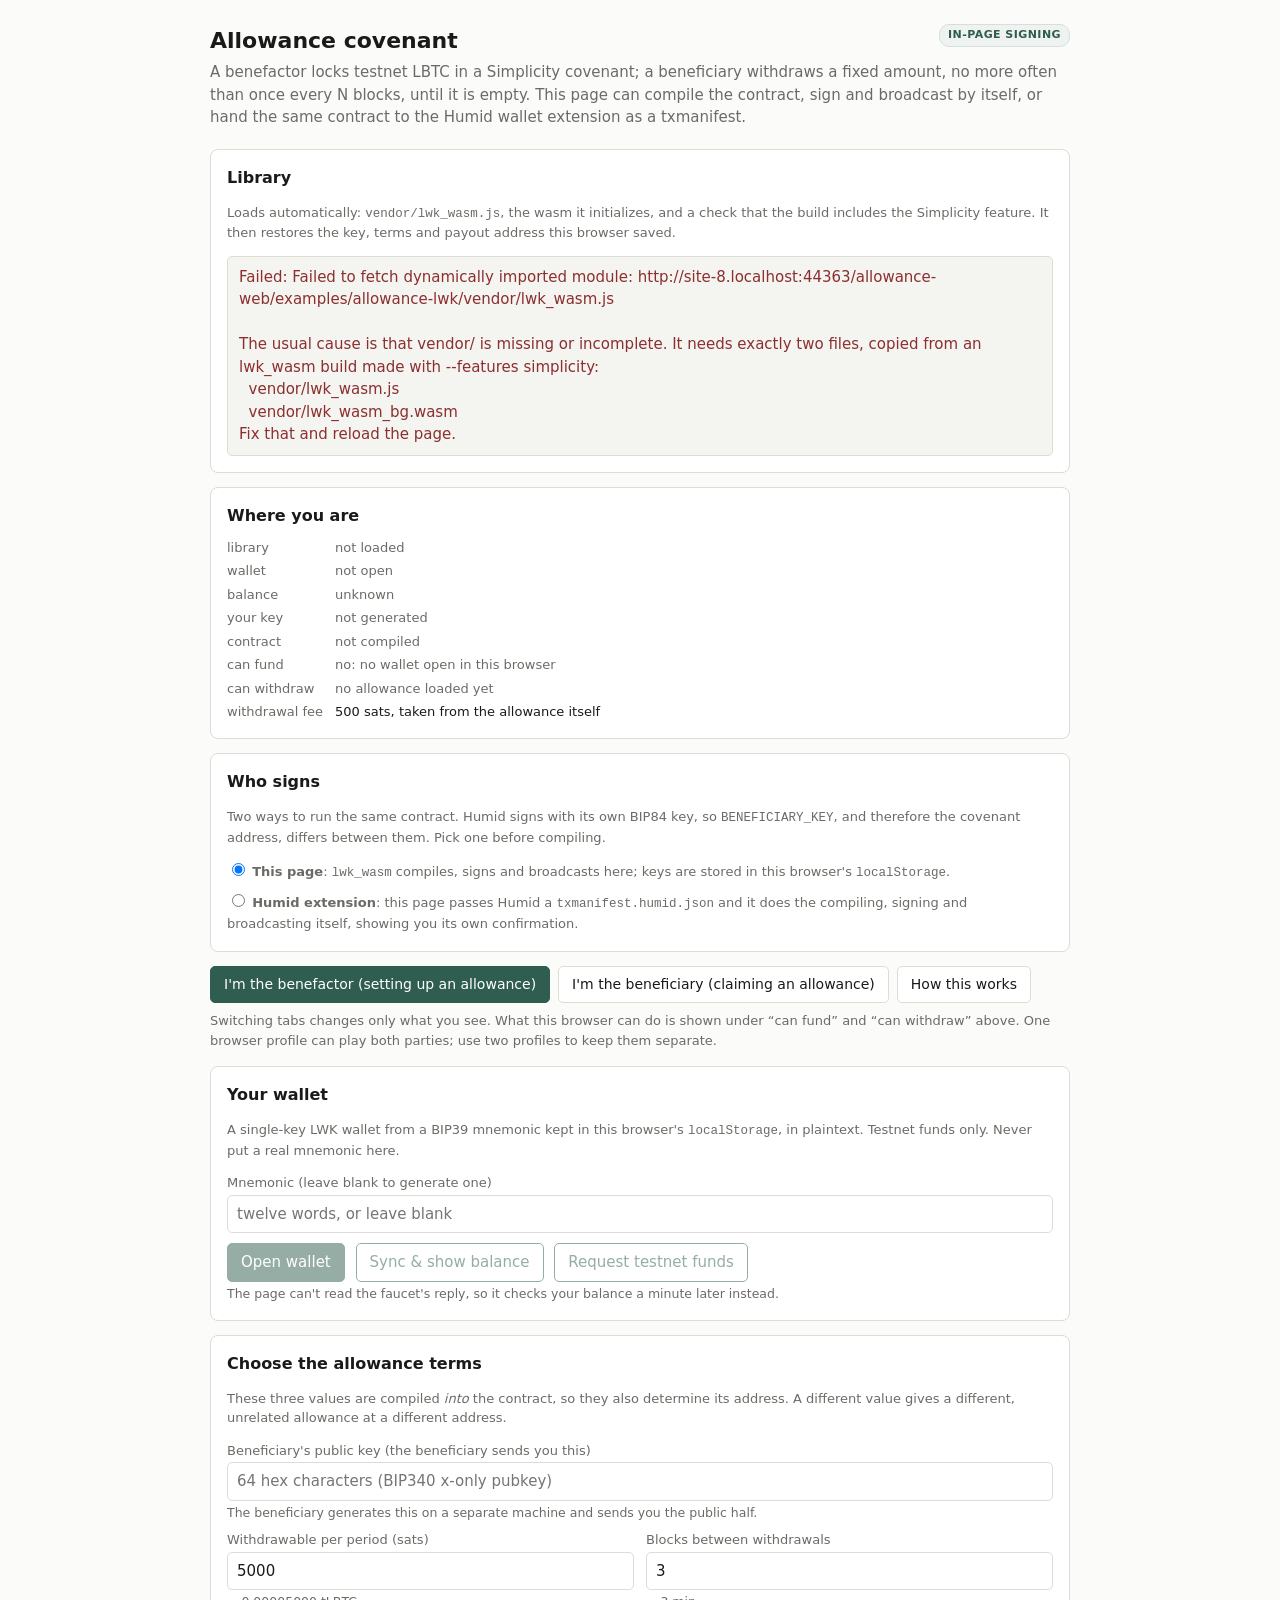
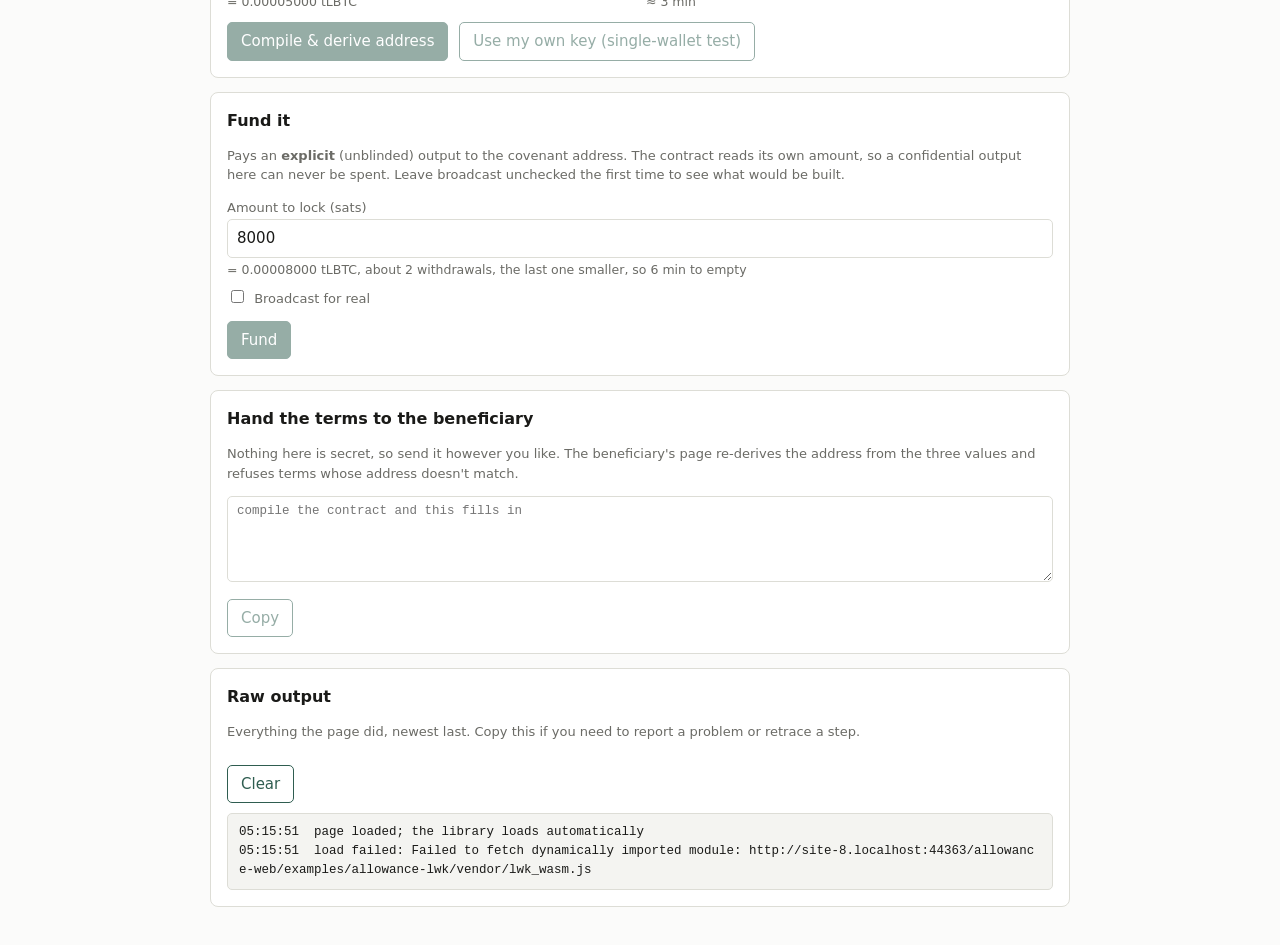
==== allowance-web/examples/allowance-lwk/index.html @ c64ec791 "More tutorial accuracy/style fixes" ====
<!doctype html>
<html lang="en">
<head>
<meta charset="utf-8">
<meta name="viewport" content="width=device-width, initial-scale=1">
<title>Allowance covenant: lwk_wasm demo</title>
<style>
  :root {
    --bg: #fbfbfa; --fg: #1a1a18; --muted: #6b6b66; --line: #ddddd6;
    --panel: #ffffff; --accent: #2f5d50; --warn: #8a4b1e; --err: #8c2f2f;
  }
  * { box-sizing: border-box; }
  body { margin: 0; padding-block: 24px; padding-left: 20px; padding-right: 20px;
         background: var(--bg); color: var(--fg);
         font: 15px/1.5 system-ui, -apple-system, "Segoe UI", sans-serif; }
  main { max-width: 860px; margin: 0 auto; }
  h1 { font-size: 22px; margin: 0 0 4px; }
  h2 { font-size: 16px; margin: 0 0 10px; }
  .sub { color: var(--muted); margin: 0 0 20px; }
  section { background: var(--panel); border: 1px solid var(--line);
            border-radius: 8px; padding: 16px; margin-bottom: 14px; }
  label { display: block; font-size: 13px; color: var(--muted); margin: 8px 0 2px; }
  input[type=text], input[type=number] { width: 100%; padding: 7px 9px; font: inherit;
          border: 1px solid var(--line); border-radius: 5px; background: #fff; color: inherit; }
  input[type=checkbox] { margin-right: 6px; }
  button { font: inherit; padding: 7px 13px; border-radius: 5px; border: 1px solid var(--accent);
           background: var(--accent); color: #fff; cursor: pointer; margin: 10px 6px 0 0; }
  button.secondary { background: #fff; color: var(--accent); }
  button:disabled { opacity: .5; cursor: not-allowed; }
  .row { display: flex; flex-wrap: wrap; gap: 12px; }
  .row > div { flex: 1 1 200px; min-width: 0; }
  code, .mono { font-family: ui-monospace, SFMono-Regular, Menlo, monospace; font-size: 12.5px;
                word-break: break-all; }
  .out { margin-top: 10px; padding: 9px 11px; border-radius: 5px; background: #f4f4f1;
         border: 1px solid var(--line); white-space: pre-wrap; }
  .out:empty { display: none; }
  .err { color: var(--err); }
  .warn { color: var(--warn); }
  .note { font-size: 13px; color: var(--muted); }
  table { width: 100%; border-collapse: collapse; margin-top: 10px; font-size: 13.5px; }
  th, td { text-align: left; padding: 6px 8px; border-bottom: 1px solid var(--line); }
  th { color: var(--muted); font-weight: 600; }
  .tablewrap { overflow-x: auto; }
  .role { float: right; font-size: 11px; font-weight: 600; letter-spacing: .04em;
          text-transform: uppercase; padding: 2px 8px; border-radius: 10px;
          background: #eef2f0; color: var(--accent); border: 1px solid #d6e0db; }
  .role.ben { background: #f4eef2; color: #6d3353; border-color: #e3d4dd; }
  /* A div given display:flex would otherwise ignore the hidden attribute. */
  [hidden] { display: none !important; }
  #confirm-modal { position: fixed; inset: 0; z-index: 50; display: flex;
                   align-items: center; justify-content: center; padding: 20px;
                   background: rgba(26, 26, 24, .45); }
  #confirm-panel { background: var(--panel); border: 1px solid var(--line);
                   border-radius: 8px; padding: 18px; max-width: 520px; width: 100%;
                   box-shadow: 0 10px 40px rgba(0,0,0,.18); }
  #confirm-panel h2 { margin-bottom: 6px; }
  #confirm-body { white-space: pre-wrap; background: #f4f4f1; border: 1px solid var(--line);
                  border-radius: 5px; padding: 10px 12px; margin: 10px 0 4px; }
  #facts { display: grid; grid-template-columns: auto 1fr; gap: 4px 12px;
           font-size: 13px; margin: 0; }
  #facts dt { color: var(--muted); }
  #facts dd { margin: 0; word-break: break-all; }
  #facts .ok { color: var(--accent); font-weight: 600; }
  #facts .no { color: var(--muted); }
  #facts .alert { color: var(--warn); font-weight: 600; }
  a { color: var(--accent); }
  .tabs { display: flex; flex-wrap: wrap; gap: 8px; margin: 0 0 16px; }
  .tab-btn { background: #fff; color: var(--fg); border: 1px solid var(--line);
             margin: 0; font-size: 14px; }
  .tab-btn.active { background: var(--accent); color: #fff; border-color: var(--accent); }
  .hint-inline { font-size: 12.5px; color: var(--muted); display: block; margin-top: 3px; }
  .warning { border-left: 3px solid var(--warn); background: #fdf6ef; padding: 10px 13px;
             border-radius: 5px; font-size: 13.5px; }
  textarea { width: 100%; padding: 7px 9px; font-family: ui-monospace, Menlo, monospace;
             font-size: 12.5px; border: 1px solid var(--line); border-radius: 5px;
             background: #fff; color: inherit; resize: vertical; }
  details { margin-top: 10px; font-size: 13.5px; }
  summary { cursor: pointer; color: var(--accent); }
  .about h3 { font-size: 14px; margin: 16px 0 6px; }
  @keyframes arrived { from { background: #e4efe9; } to { background: #fff; } }
  .arrived { animation: arrived 1.4s ease-out; }
  .about p, .about li { font-size: 13.5px; }
</style>
</head>
<body>
<main>

<h1>Allowance covenant <span class="role" id="signer-chip">in-page signing</span></h1>
<p class="sub">A benefactor locks testnet LBTC in a Simplicity covenant; a beneficiary
withdraws a fixed amount, no more often than once every N blocks, until it is empty.
This page can compile the contract, sign and broadcast by itself, or hand the same contract
to the Humid wallet extension as a txmanifest.</p>


<section>
  <h2>Library</h2>
  <p class="note">Loads automatically: <code>vendor/lwk_wasm.js</code>, the wasm it
  initializes, and a check that the build includes the Simplicity feature. It then restores
  the key, terms and payout address this browser saved.</p>
  <div class="out" id="out-load"></div>
</section>

<section>
  <h2>Where you are</h2>
  <dl id="facts">
    <dt>library</dt><dd id="f-lib" class="no">not loaded</dd>
    <dt data-signer="page">wallet</dt><dd data-signer="page" id="f-wallet" class="no">not open</dd>
    <dt data-signer="page">balance</dt><dd data-signer="page" id="f-balance" class="no">unknown</dd>
    <dt data-signer="page">your key</dt><dd data-signer="page" id="f-key" class="no">not generated</dd>
    <dt>contract</dt><dd id="f-contract" class="no">not compiled</dd>
    <dt>can fund</dt><dd id="f-can-fund" class="no">unknown</dd>
    <dt>can withdraw</dt><dd id="f-can-withdraw" class="no">unknown</dd>
    <dt>withdrawal fee</dt><dd id="f-fee">unknown</dd>
  </dl>
</section>

<section>
  <h2>Who signs</h2>
  <p class="note">Two ways to run the same contract. Humid signs with its own BIP84 key, so
  <code>BENEFICIARY_KEY</code>, and therefore the covenant address, differs between them.
  Pick one before compiling.</p>
  <label><input type="radio" name="signer" value="page" checked> <strong>This page</strong>:
  <code>lwk_wasm</code> compiles, signs and broadcasts here; keys are stored in this browser's
  <code>localStorage</code>.</label>
  <label><input type="radio" name="signer" value="humid"> <strong>Humid extension</strong>:
  this page passes Humid a <code>txmanifest.humid.json</code> and it does the compiling, signing
  and broadcasting itself, showing you its own confirmation.</label>
  <div id="humid-box" hidden>
    <p class="note">Humid reads <code>txmanifest.humid.json</code> from this directory
    (<code>manifest_version 0.1.0</code>) and holds its own funds and key. It needs
    <code>examples/allowance-humid/humid-allowance-fixes.patch</code> applied. Without
    it every withdrawal is refused with <code>unimplemented-construct</code>, and the last one,
    a <code>FullWithdraw</code>, with <em>"pays nothing, so there is nothing to build"</em>.</p>
    <p class="note"><strong>Fund Humid itself before pressing Fund.</strong> Send testnet coins
    to the receive address shown in the extension, for example through the
    <a href="https://liquidtestnet.com/faucet" target="_blank" rel="noopener">faucet web
    form</a>, and wait for them to confirm.</p>
    <p class="note">Approve Humid's “Connect this dapp?” prompt when it appears. It returns
    whenever Humid locks or restarts. Every Fund and claim then shows Humid's own “Perform a
    contract action?” confirmation, where you review and approve the transaction.</p>
    <button id="btn-humid-detect" class="secondary">Check for Humid</button>
    <button id="btn-humid-key" class="secondary">Get my key from Humid</button>
    <div class="out" id="out-humid"></div>
  </div>
</section>

<div class="tabs">
  <button class="tab-btn active" data-tab="benefactor">I'm the benefactor (setting up an allowance)</button>
  <button class="tab-btn" data-tab="beneficiary">I'm the beneficiary (claiming an allowance)</button>
  <button class="tab-btn" data-tab="about">How this works</button>
</div>

<p class="note" style="margin: -8px 0 16px;">Switching tabs changes only what you see. What
this browser can do is shown under “can fund” and “can withdraw” above. One browser profile
can play both parties; use two profiles to keep them separate.</p>

<!-- ========================= BENEFACTOR ========================= -->
<div id="tab-benefactor" class="tab-panel">

<section data-signer="page">
  <h2>Your wallet</h2>
  <p class="note">A single-key LWK wallet from a BIP39 mnemonic kept in this browser's
  <code>localStorage</code>, in plaintext. Testnet funds only. Never put a real
  mnemonic here.</p>
  <label for="mnemonic">Mnemonic (leave blank to generate one)</label>
  <input type="text" id="mnemonic" class="mono" placeholder="twelve words, or leave blank">
  <button id="btn-wallet">Open wallet</button>
  <button id="btn-sync" class="secondary">Sync &amp; show balance</button>
  <button id="btn-faucet" class="secondary">Request testnet funds</button>
  <span class="hint-inline">The page can't read the faucet's reply, so it checks your
  balance a minute later instead.</span>
  <div class="out" id="out-wallet"></div>
</section>

<section>
  <h2>Choose the allowance terms</h2>
  <p class="note">These three values are compiled <em>into</em> the contract, so they also
  determine its address. A different value gives a different, unrelated allowance at a
  different address.</p>
  <label for="benkey">Beneficiary's public key (the beneficiary sends you this)</label>
  <input type="text" id="benkey" class="mono" placeholder="64 hex characters (BIP340 x-only pubkey)">
  <span class="hint-inline" id="hint-benkey"></span>
  <div class="row">
    <div>
      <label for="allowance">Withdrawable per period (sats)</label>
      <input type="number" id="allowance" value="5000" min="1">
      <span class="hint-inline" id="hint-allowance"></span>
    </div>
    <div>
      <label for="mindist">Blocks between withdrawals</label>
      <input type="number" id="mindist" value="3" min="1" max="65535">
      <span class="hint-inline" id="hint-mindist"></span>
    </div>
  </div>
  <button id="btn-compile">Compile &amp; derive address</button>
  <button id="btn-usemine" class="secondary" data-signer="page">Use my own key (single-wallet test)</button>
  <div class="out" id="out-compile"></div>
</section>

<section>
  <h2>Fund it</h2>
  <p class="note">Pays an <strong>explicit</strong> (unblinded) output to the covenant address.
  The contract reads its own amount, so a confidential output here can never be spent. Leave
  broadcast unchecked the first time to see what would be built.</p>
  <label for="fundamt">Amount to lock (sats)</label>
  <input type="number" id="fundamt" value="8000" min="1">
  <span class="hint-inline" id="hint-fundamt"></span>
  <label><input type="checkbox" id="fund-broadcast"> Broadcast for real</label>
  <button id="btn-fund">Fund</button>
  <div class="out" id="out-fund"></div>
</section>

<section>
  <h2>Hand the terms to the beneficiary</h2>
  <p class="note">Nothing here is secret, so send it however you like. The beneficiary's page
  re-derives the address from the three values and refuses terms whose address doesn't
  match.</p>
  <textarea id="terms" rows="5" placeholder="compile the contract and this fills in"></textarea>
  <button id="btn-terms-copy" class="secondary">Copy</button>
  <div class="out" id="out-terms"></div>
</section>

</div>

<!-- ========================= BENEFICIARY ========================= -->
<div id="tab-beneficiary" class="tab-panel" hidden>

<section data-signer="page">
  <h2>Your key</h2>
  <p class="note">The contract's <code>BENEFICIARY_KEY</code> is a BIP340 x-only public key,
  and the only way to withdraw is a signature by its private half. This page holds it as a
  bare Schnorr keypair, separate from the wallet.</p>
  <p class="warning"><strong>This key is not covered by your wallet's mnemonic.</strong> It is
  32 random bytes in this browser's <code>localStorage</code>. Clear this site's data and any
  allowance made out to this key becomes permanently unclaimable. Copy the secret somewhere
  safe if an allowance you care about is funded to it.</p>
  <button id="btn-key">Generate / show my key</button>
  <button id="btn-key-secret" class="secondary">Reveal secret key (for backup)</button>
  <div class="out" id="out-key"></div>
</section>

<section>
  <h2>Load the allowance</h2>
  <p class="note">Paste what the benefactor sent you. You don't need any funds: the page
  derives the address from the terms and finds the allowance on the chain.</p>
  <textarea id="terms-in" rows="5" placeholder='{"v":1,"BENEFICIARY_KEY":"...","ALLOWANCE_AMOUNT":"5000","MIN_DISTANCE":3,"address":"tex1p..."}'></textarea>
  <button id="btn-terms-load">Load</button>
  <div class="out" id="out-terms-in"></div>
  <p class="warning" id="warn-key" hidden></p>
  <details>
    <summary>Or type the terms in by hand</summary>
    <p class="note">The same three values. These fields are shared with the benefactor
    tab.</p>
    <label for="benkey-manual">Beneficiary public key (yours)</label>
    <input type="text" id="benkey-manual" class="mono" placeholder="64 hex">
    <div class="row">
      <div>
        <label for="allowance-manual">Withdrawable per period (sats)</label>
        <input type="number" id="allowance-manual" min="1">
      </div>
      <div>
        <label for="mindist-manual">Blocks between withdrawals</label>
        <input type="number" id="mindist-manual" min="1" max="65535">
      </div>
    </div>
    <button id="btn-manual-load" class="secondary">Load these</button>
  </details>
</section>

<section>
  <h2>Withdraw</h2>
  <p class="note">Every UTXO at the covenant address is an independent allowance with its own
  timelock, and they can never be merged. Each is labeled with the action
  its current balance makes valid: <code>PartialWithdraw</code> while there is more than one
  period left, <code>FullWithdraw</code> for the last one, which closes it.</p>
  <div data-signer="page">
  <label for="payout">Pay withdrawals to (blank = this browser's own wallet)</label>
  <input type="text" id="payout" class="mono" placeholder="tex1... or tlq1...">
  </div>
  <p class="note" data-signer="humid" hidden>Humid pays each withdrawal to its own change address
  and shows its own confirmation before signing.</p>
  <label><input type="checkbox" id="wd-dryrun"> Dry run: build and sign, but do not
  broadcast</label>
  <span class="hint-inline">Runs the whole path (compile, sighash, signature, and the
  contract itself) without spending anything. A failure here comes from the contract or the
  manifest, not the network.</span>
  <button id="btn-status">Refresh status</button>
  <button id="btn-payout-mine" class="secondary" data-signer="page">Use my wallet address</button>
  <button id="btn-copy-address" class="secondary">Copy covenant address</button>
  <div class="out" id="out-status"></div>
  <div class="tablewrap"><table id="instances" hidden>
    <thead><tr><th>Instance</th><th>Balance</th><th>Timelock</th><th>Action</th><th></th></tr></thead>
    <tbody></tbody>
  </table></div>
  <div class="out" id="out-claim"></div>
</section>

</div>

<!-- ========================= ABOUT ========================= -->
<div id="tab-about" class="tab-panel about" hidden>

<section>
  <h2>How this works</h2>

  <h3>What the contract enforces</h3>
  <p>Three values are fixed at compile time and compiled into the address:
  <code>BENEFICIARY_KEY</code>, <code>ALLOWANCE_AMOUNT</code> and <code>MIN_DISTANCE</code>.
  Every spend needs a BIP340 signature by the beneficiary's key, a BIP68 relative timelock of
  at least <code>MIN_DISTANCE</code> blocks since the UTXO was created, transaction version 2
  or later, and <strong>exactly one input</strong>.</p>
  <p>Which of the two spend shapes is legal is decided by the covenant's own balance, not by
  the spender. Above <code>ALLOWANCE_AMOUNT</code>, at most that much may leave: the remainder
  must go back to the very same covenant on output 0, whose script hash the contract compares
  against its own, with the fee at output 2 and exactly three outputs. At or below
  <code>ALLOWANCE_AMOUNT</code> the contract doesn't check anything about the outputs at all: the
  beneficiary may simply take everything, and the covenant ends.</p>

  <h3>Why the fee comes out of the allowance</h3>
  <p>Only one input is permitted, so nothing outside the covenant can help pay the fee. It
  comes out of the amount being withdrawn, which also means an allowance funded with less than
  a fee can never be emptied.</p>

  <h3>Why funding must be unblinded</h3>
  <p>Liquid blinds asset and amount by default. This contract reads its own balance and
  output 0's amount, which works only on explicit values, so the covenant's own outputs must
  be explicit. A confidential output sent to the covenant address can never be spent, and
  nothing warns you when it is sent. The payout output isn't inspected by the contract.</p>

  <h3>How the page finds allowances</h3>
  <p>The page lists the UTXOs at the covenant address through Esplora, reads the chain tip,
  and compares each UTXO's balance with <code>ALLOWANCE_AMOUNT</code> and its confirmation
  depth with <code>MIN_DISTANCE</code>. Neither LWK nor a wallet does this lookup, so an
  application of a covenant like this has to do it itself.</p>
  <p>The page refreshes on its own only while something is pending: about once a minute while
  a transaction confirms, less often during a long timelock. It pauses while the tab is
  hidden, backs off when Esplora is slow or refuses, and stops after an hour. Press Refresh
  status for an answer sooner.</p>
  <p>Wallet syncs use Esplora too. A sync checks each of the wallet's addresses in turn,
  40 or more requests, so the page runs one sync at a time and doesn't start one while it's
  backing off.</p>

  <h3>Keys and custody</h3>
  <p>Both the wallet mnemonic and the beneficiary's secret key are stored in this browser's
  <code>localStorage</code> in plaintext. Use them only for testnet funds.</p>
</section>

</div>

<section>
  <h2>Raw output</h2>
  <p class="note">Everything the page did, newest last. Copy this if you need to report a problem or retrace a step.</p>
  <button id="btn-clearlog" class="secondary">Clear</button>
  <div class="out mono" id="log"></div>
</section>

</main>

<div id="confirm-modal" hidden>
  <div id="confirm-panel" role="dialog" aria-modal="true" aria-labelledby="confirm-title">
    <h2 id="confirm-title">Confirm this withdrawal</h2>
    <p class="note">Check the numbers before signing. This spends a real testnet UTXO and
    cannot be undone.</p>
    <div id="confirm-body" class="mono"></div>
    <button id="confirm-ok">Sign &amp; broadcast</button>
    <button id="confirm-cancel" class="secondary">Cancel</button>
  </div>
</div>

<script type="module">
// ---------------------------------------------------------------------------
// Configuration
// ---------------------------------------------------------------------------

// blockstream.info is used deliberately: it is the only Liquid Esplora mirror that
// sends CORS headers, so liquid.network cannot be fetched from a browser page even
// though it is the better choice for server-side use.
const ESPLORA = "https://blockstream.info/liquidtestnet/api";
const EXPLORER_TX = "https://blockstream.info/liquidtestnet/tx/";
const EXPLORER_ADDR = "https://blockstream.info/liquidtestnet/address/";
const FAUCET = "https://liquidtestnet.com/api/faucet";

// BIP341's unspendable internal key (point with no known discrete log), so the only
// way to spend is the Simplicity script path. Same constant simplicity-lending uses.
const NUMS_INTERNAL_KEY = "50929b74c1a04954b78b4b6035e97a5e078a5a0f28ec96d547bfee9ace803ac0";

// Fee for the hand-built withdrawal transactions, in satoshis. Taken from the
// allowance's own balance: the contract permits exactly one input, so no outside
// input can contribute. Liquid testnet fees are tiny; this is deliberately generous.
const WITHDRAW_FEE_SATS = 500n;

const LS = {
  mnemonic: "allowance-lwk.mnemonic",
  benSecret: "allowance-lwk.beneficiary-secret",
  params: "allowance-lwk.params",
  payout: "allowance-lwk.payout",
};

// ---------------------------------------------------------------------------
// Tiny helpers
// ---------------------------------------------------------------------------

const $ = (id) => document.getElementById(id);
const show = (id, text, cls) => {
  const el = $(id);
  el.textContent = text;
  el.className = "out" + (cls ? " " + cls : "");
};
const log = (...parts) => {
  const line = parts.map((p) => (typeof p === "string" ? p : JSON.stringify(p))).join(" ");
  $("log").textContent += (new Date().toISOString().slice(11, 19)) + "  " + line + "\n";
};
// Known failures paired with the thing to do about them. The underlying libraries say
// what went wrong and never what to do next, and most of these are setup problems rather
// than anything about this contract.
const NEXT_STEPS = [
  [/unlock the wallet/i,
   "Humid is locked. Open it: the puzzle-piece Extensions button at the top right of the " +
   "browser, then Humid. Enter your password and try again. It re-locks itself after a " +
   "while, so expect this occasionally."],
  [/window\.humid is not present|window\.humid is missing/i,
   "If you loaded, enabled or reloaded Humid after opening this page, reload the page: " +
   "the browser adds the extension only to pages loaded after it. Otherwise, check the " +
   "extension is enabled at chrome://extensions, that this page is on http:// rather " +
   "than file://, and that you are in the profile Humid is installed in."],
  [/unimplemented-construct|relative timelock/i,
   "The un-patched relative-timelock bug: apply " +
   "examples/allowance-humid/humid-allowance-fixes.patch, rebuild with bun run build, and " +
   "reload the extension."],
  [/pays nothing/i,
   "The un-patched FullWithdraw bug; the same patch fixes it. Rebuild and reload."],
  [/null pointer passed to rust/i,
   "A wasm handle was used after a method consumed it. Builder methods move the builder, " +
   "and getSighashAll/run/finalizeTransaction consume the TxOut array, so build a fresh one " +
   "for each call and reassign after every builder step."],
  [/blinded address but got a non-blinded/i,
   "Address.parse() requires a confidential address. Covenant outputs need unconfidential " +
   "addresses, so use new Address(s) and check the network with isMainnet()."],
  [/missing:|features simplicity/i,
   "The wasm build has no Simplicity support. Rebuild with: wasm-pack build --release " +
   "--target web -- --features simplicity, then copy lwk_wasm.js and lwk_wasm_bg.wasm " +
   "into vendor/."],
  [/insufficient funds|shortfall|nothing funding it/i,
   "The spending wallet is short of testnet LBTC. Top it up from the faucet and sync."],
  [/non-BIP68-final/i,
   "The network agrees with the contract that not enough blocks have passed. This is the " +
   "timelock working: wait and retry."],
];

const errText = (e) => {
  // wasm-bindgen errors are often objects whose useful text is in .message or
  // toString(); Humid's own "[object Object]" bug came from not doing this.
  if (e == null) return "(null error)";
  if (typeof e === "string") return e;
  // A Humid refusal throws rather than returning a field, carrying reject/reason in
  // the error data: that pair is the actual diagnosis, so show it.
  const d = (e.data && typeof e.data === "object") ? e.data : e;
  const reject = d.reject, reason = d.reason;
  const base = e.message || (() => { try { return JSON.stringify(e); } catch { return String(e); } })();
  const full = base +
    (reject ? "\n  reject: " + reject : "") +
    (reason ? "\n  reason: " + reason : "");
  const hit = NEXT_STEPS.find(([re]) => re.test(full));
  return hit ? full + "\n\n→ " + hit[1] : full;
};
const hex = (bytes) => Array.from(bytes, (b) => b.toString(16).padStart(2, "0")).join("");
const randomBytes = (n) => crypto.getRandomValues(new Uint8Array(n));

// Throttle state. blockstream.info answers 429 above a few requests per second and
// then refuses everything for minutes, so a burst is expensive. Pace on latency too,
// not only on status codes: a mirror under load can answer slowly rather than refuse.
let throttledUntil = 0;
// Measured against this mirror: once it starts refusing, it refuses for minutes rather
// than seconds, so a 90s stand-down just walks back into the cooldown.
const THROTTLE_STANDDOWN_MS = 300000;

function noteThrottle(reason) {
  throttledUntil = Date.now() + THROTTLE_STANDDOWN_MS;
  log("Esplora is throttling requests (" + reason + "), pausing requests for "
      + Math.round(THROTTLE_STANDDOWN_MS / 60000) + " min");
}

async function esplora(path, opts) {
  const started = Date.now();
  const res = await fetch(ESPLORA + path, opts);
  const body = await res.text();
  const elapsed = Date.now() - started;

  if (res.status === 429) {
    noteThrottle("HTTP 429");
    throw new Error(
      "Esplora is rate-limiting this page (HTTP 429). It can refuse everything for an hour or more " +
      "after a burst, so wait rather than retrying; automatic refreshing has slowed down."
    );
  }
  if (!res.ok) throw new Error(`Esplora ${path} → HTTP ${res.status}: ${body.slice(0, 300)}`);
  if (elapsed > 5000) noteThrottle(elapsed + "ms response");
  return body;
}

// Wallet scans. LWK's fullScan asks Esplora about each of the wallet's addresses in
// turn, 40 or more requests per scan, to the same host as the covenant lookups. Those
// requests don't go through esplora() above, so this applies the same throttle rules
// to them: no scan during a stand-down, one scan at a time (a second caller waits for
// the scan already running rather than starting another), and a refusal during a scan
// starts a stand-down, which also holds off the status polling.
let scanInFlight = null;

function scanWallet() {
  if (scanInFlight) return scanInFlight;
  const waitMs = throttledUntil - Date.now();
  if (waitMs > 0) {
    return Promise.reject(new Error(
      "Esplora is throttling requests, so the page won't scan the wallet for about " +
      Math.ceil(waitMs / 60000) + " more min. Try again after that."));
  }
  const w = wollet;
  scanInFlight = (async () => {
    const started = Date.now();
    try {
      const update = await client.fullScan(w);
      // A wallet opened during the scan replaced this one: don't apply its result.
      if (w !== wollet) throw new Error("The wallet changed during the scan. Sync again.");
      if (update) w.applyUpdate(update);
      walletBalanceSats = policyBalanceOf(w);
      log("wallet scan took " + Math.round((Date.now() - started) / 1000) + "s");
    } catch (e) {
      if (/too many requests|\b(?:HTTP|status)\D{0,15}429\b/i.test(errText(e))) {
        noteThrottle("HTTP 429 during a wallet scan");
      }
      throw e;
    } finally {
      scanInFlight = null;
    }
  })();
  return scanInFlight;
}

// ---------------------------------------------------------------------------
// Module state
// ---------------------------------------------------------------------------

let L = null;          // the lwk_wasm module namespace
let network = null;    // Network
let policyAsset = null;// AssetId
let signer = null;     // Signer
let wollet = null;     // Wollet
let client = null;     // EsploraClient, for wallet scans and broadcasting
let benKeypair = null; // Keypair  (the beneficiary's BIP340 key)
let contract = null;   // { source, program, address, params }

// ---------------------------------------------------------------------------
// 1. Load the library
// ---------------------------------------------------------------------------

async function loadLibrary() {
  show("out-load", "Loading…");
  try {
    const mod = await import("./vendor/lwk_wasm.js");
    await mod.default();     // --target web: default export is the wasm init
    L = mod;

    const missing = [
      "SimplicityProgram", "SimplicityArguments", "SimplicityTypedValue",
      "SimplicityWitnessValues", "SimplicityLogLevel", "Keypair",
      "PsetBuilder", "PsetInputBuilder", "PsetOutputBuilder", "TxSequence",
    ].filter((n) => !(n in mod));

    if (missing.length) {
      throw new Error(
        "This build is missing: " + missing.join(", ") +
        ". The Simplicity API is behind a cargo feature. Rebuild with:\n" +
        "  wasm-pack build --release --target web --out-dir pkg-web -- --features simplicity"
      );
    }

    network = L.Network.testnet();
    policyAsset = network.policyAsset();
    client = new L.EsploraClient(network, ESPLORA, false, 1, false);
    show("out-load",
      "Loaded.\nnetwork: " + network.toString() +
      "\npolicy asset: " + policyAsset.toString() +
      "\nSimplicity API: present", "");
    log("library loaded, network", network.toString());
    restoreParams();

    // Everything below is recoverable from localStorage, so a reload should land you
    // back where you were rather than at an empty form.
    try { loadBeneficiaryKey(); } catch (e) { log("key restore skipped:", errText(e)); }
    const savedPayout = localStorage.getItem(LS.payout);
    if (savedPayout && !$("payout").value.trim()) $("payout").value = savedPayout;

    if ($("benkey").value.trim()) {
      try {
        contract = await buildContract(readParams());
        fillTermsBlob();
        log("recompiled saved contract:", contract.address.toString());
        show("out-compile", "Recompiled from saved parameters.\ncovenant address: " +
          contract.address.toString(), "");
        await refreshStatus();
      } catch (e) {
        log("could not recompile saved params:", errText(e));
      }
    }
  } catch (e) {
    show("out-load",
      "Failed: " + errText(e) +
      "\n\nThe usual cause is that vendor/ is missing or incomplete. It needs exactly " +
      "two files, copied from an lwk_wasm build made with --features simplicity:\n" +
      "  vendor/lwk_wasm.js\n  vendor/lwk_wasm_bg.wasm\n" +
      "Fix that and reload the page.", "err");
    log("load failed:", errText(e));
  } finally {
    // loadLibrary() is called directly at startup, not through a button, so it does
    // not get the single-flight wrapper's updateUi() on the way out. Without this the
    // facts panel keeps reporting "library: not loaded" forever.
    updateUi();
  }
}

const needLib = () => {
  if (!L) throw new Error("The library has not finished loading. It loads automatically when the page opens. If it failed, fix vendor/ and press Retry.");
};

// ---------------------------------------------------------------------------
// 2. Wallet
// ---------------------------------------------------------------------------

$("btn-wallet").onclick = async () => {
  show("out-wallet", "Opening…");
  try {
    needLib();
    let phrase = $("mnemonic").value.trim() || localStorage.getItem(LS.mnemonic) || "";
    let mnemonic;
    if (phrase) {
      mnemonic = new L.Mnemonic(phrase);
    } else {
      mnemonic = L.Mnemonic.fromRandom(12);
      log("generated a new mnemonic");
    }
    phrase = mnemonic.toString();
    localStorage.setItem(LS.mnemonic, phrase);
    $("mnemonic").value = phrase;

    signer = new L.Signer(mnemonic, network);
    const descriptor = signer.wpkhSlip77Descriptor();
    wollet = new L.Wollet(network, descriptor);

    const addr = wollet.address().address();
    // Flow the wallet's own address into the payout field if nothing is set, so a
    // single-profile test doesn't need any copying by hand.
    if (!$("payout").value.trim()) {
      $("payout").value = addr.toUnconfidential().toString();
      flash("payout");
      log("payout address auto-filled from this wallet");
    }
    show("out-wallet",
      "Wallet open.\nreceive address: " + addr.toString() +
      "\nfingerprint: " + signer.fingerprint() +
      "\n\nNot synced yet. Press “Sync & show balance”.", "");
    log("wallet open, address", addr.toString());
  } catch (e) {
    show("out-wallet", "Failed: " + errText(e), "err");
    log("wallet failed:", errText(e));
  }
};

$("btn-sync").onclick = async () => {
  show("out-wallet", "Scanning the chain. This checks each wallet address in turn and " +
    "can take some time…");
  try {
    needLib();
    if (!wollet) throw new Error("Open the wallet first.");
    await scanWallet();
    const addr = wollet.address().address();
    show("out-wallet",
      "receive address: " + addr.toString() +
      "\nbalance: " + (walletBalanceSats === null
        ? wollet.balance().toString()
        : walletBalanceSats + " sats") +
      "\ntip height: " + wollet.tip().height(), "");
    log("synced, balance", String(walletBalanceSats));
  } catch (e) {
    show("out-wallet", "Sync failed: " + errText(e), "err");
    log("sync failed:", errText(e));
  }
};

$("btn-faucet").onclick = async () => {
  try {
    needLib();
    if (!wollet) throw new Error("Open a wallet on the benefactor tab first.");
    const addr = wollet.address().address().toString();
    const before = walletBalanceSats;

    // liquidtestnet.com returns no Access-Control-Allow-Origin header, so an ordinary
    // fetch() cannot READ its reply. The request itself is fine, a plain GET with no
    // custom headers doesn't need a preflight, so the browser sends it either way and merely
    // refuses to hand the response back. mode:"no-cors" asks for exactly that: dispatch
    // it, accept an opaque response. We lose the txid and any error text, so the only
    // honest confirmation is the balance changing.
    //
    // This is why webapp/server/faucet.py exists in this repo: that path runs
    // server-side, where no same-origin policy applies, and can read the real reply.
    show("out-wallet", "Requesting funds for\n" + addr + " …");
    await fetch(`${FAUCET}?address=${encodeURIComponent(addr)}&action=lbtc`,
                { mode: "no-cors", cache: "no-store" });
    log("faucet request dispatched; response is opaque by design");

    show("out-wallet",
      "Request sent for\n" + addr +
      "\n\nThe page can't read the faucet's reply, so this is not a confirmation. " +
      "Checking your balance in about a minute. If nothing arrives, use " +
      "https://liquidtestnet.com/faucet by hand.",
      "");

    // One check, timed for about one block, deliberately not a poll, since a wallet
    // scan costs 40 or more Esplora requests.
    setTimeout(async () => {
      try {
        await scanWallet();
        const arrived = walletBalanceSats !== null &&
                        (before === null ? walletBalanceSats > 0n : walletBalanceSats > before);
        show("out-wallet", arrived
          ? "Funds arrived. Balance is now " + walletBalanceSats + " sats."
          : "Balance is " + walletBalanceSats + " sats, unchanged so far. The faucet can be " +
            "slow or may have refused the request. Try again, or use " +
            "https://liquidtestnet.com/faucet by hand.", arrived ? "" : "warn");
        log("post-faucet balance:", String(walletBalanceSats));
        updateUi();
      } catch (e) {
        show("out-wallet", "Could not check the balance: " + errText(e), "warn");
      }
    }, 60000);
  } catch (e) {
    show("out-wallet", "Could not dispatch the faucet request: " + errText(e) +
      "\n\nAsk for funds by hand instead: https://liquidtestnet.com/faucet", "warn");
  }
};

// ---------------------------------------------------------------------------
// 3. Beneficiary key
// ---------------------------------------------------------------------------

function loadBeneficiaryKey() {
  needLib();
  if (benKeypair) return benKeypair;
  let secretHex = localStorage.getItem(LS.benSecret);
  if (!secretHex) {
    secretHex = hex(randomBytes(32));
    localStorage.setItem(LS.benSecret, secretHex);
    log("generated a new beneficiary secret key");
  }
  const bytes = Uint8Array.from(secretHex.match(/../g).map((h) => parseInt(h, 16)));
  benKeypair = L.Keypair.fromSecretBytes(bytes);
  // Carry it into the params field if nothing is there yet: a single-wallet test
  // otherwise makes you press "Use my own key" for a value the page already knows.
  if (!$("benkey").value.trim()) {
    $("benkey").value = benKeypair.xOnlyPublicKey.toString();
  }
  return benKeypair;
}

$("btn-key").onclick = () => {
  try {
    const kp = loadBeneficiaryKey();
    const xonly = kp.xOnlyPublicKey.toString();
    show("out-key",
      "BENEFICIARY_KEY (x-only, give this to the benefactor):\n" + xonly +
      "\n\nThe matching secret key stays in this browser's localStorage.", "");
    log("beneficiary x-only pubkey", xonly);
  } catch (e) {
    show("out-key", "Failed: " + errText(e), "err");
  }
};

$("btn-key-secret").onclick = () => {
  try {
    const kp = loadBeneficiaryKey();
    show("out-key",
      "SECRET key. Anyone holding this can withdraw the allowance. Do not paste it " +
      "anywhere but a password manager, and never into the benefactor's copy of this page:\n" +
      hex(kp.secretBytes) +
      "\n\npublic (x-only), which is what the benefactor needs:\n" +
      kp.xOnlyPublicKey.toString() +
      "\n\nTo restore it in another browser, set localStorage key\n  " + LS.benSecret +
      "\nto the secret above, then reload.", "warn");
    log("beneficiary secret revealed on screen");
  } catch (e) {
    show("out-key", "Failed: " + errText(e), "err");
  }
};

$("btn-usemine").onclick = () => {
  try {
    $("benkey").value = loadBeneficiaryKey().xOnlyPublicKey.toString();
    show("out-compile", "Filled in your own key: you are both parties.", "");
  } catch (e) {
    show("out-compile", "Failed: " + errText(e), "err");
  }
};

// ---------------------------------------------------------------------------
// 4. Compile and derive the address
// ---------------------------------------------------------------------------

function readParams() {
  const benkey = $("benkey").value.trim().toLowerCase();
  if (!/^[0-9a-f]{64}$/.test(benkey)) {
    throw new Error("BENEFICIARY_KEY must be exactly 64 hex characters (an x-only pubkey).");
  }
  const allowance = BigInt($("allowance").value);
  const mindist = Number($("mindist").value);
  if (allowance <= 0n) throw new Error("ALLOWANCE_AMOUNT must be positive.");
  if (!Number.isInteger(mindist) || mindist < 1 || mindist > 65535) {
    throw new Error("MIN_DISTANCE must be an integer in 1..65535 (the contract's Distance is 16-bit).");
  }
  return { benkey, allowance, mindist };
}

// Rebuilds the compiled program. The contract's three compile-time params become
// SimplicityArguments; their types match allowance.simf's declarations:
// BENEFICIARY_KEY is a Pubkey (u256), ALLOWANCE_AMOUNT a u64, MIN_DISTANCE a u16.
async function buildContract(params) {
  const source = await (await fetch("./allowance.simf")).text();

  const args = new L.SimplicityArguments()
    .addValue("BENEFICIARY_KEY", L.SimplicityTypedValue.fromU256Hex(params.benkey))
    .addValue("ALLOWANCE_AMOUNT", L.SimplicityTypedValue.fromU64(params.allowance))
    .addValue("MIN_DISTANCE", L.SimplicityTypedValue.fromU16(params.mindist));

  const program = L.SimplicityProgram.load(source, args);
  const internalKey = L.XOnlyPublicKey.fromString(NUMS_INTERNAL_KEY);
  const address = program.createP2trAddress(internalKey, network);

  return { source, program, address, internalKey, params };
}

$("btn-compile").onclick = async () => {
  show("out-compile", "Compiling…");
  try {
    needLib();
    const params = readParams();
    contract = await buildContract(params);
    saveParams(params);
    fillTermsBlob();
    const hours = (params.mindist / 60).toFixed(1);
    show("out-compile",
      "Compiled.\nCMR: " + contract.program.cmr.toString() +
      "\ncovenant address: " + contract.address.toString() +
      "\nexplorer: " + EXPLORER_ADDR + contract.address.toString() +
      "\n\nMIN_DISTANCE " + params.mindist + " blocks is about " +
      (params.mindist < 90 ? params.mindist + " minutes" : hours + " hours") +
      " between withdrawals." +
      (params.mindist > 60
        ? " That makes a slow demo. Try 3 to see the whole lifecycle quickly."
        : ""), "");
    if (usingHumid() && humidKeyMatches() === false) {
      show("out-compile", $("out-compile").textContent +
        "\n\nThis key is not the one Humid last reported (" + humidKey.slice(0, 16) + "…). " +
        "That is right only if someone else is the beneficiary. Testing on your own, press " +
        "“Get my key from Humid” and compile again, or no withdrawal will work.", "warn");
    }
    log("compiled, address", contract.address.toString());
  } catch (e) {
    show("out-compile", "Failed: " + errText(e), "err");
    log("compile failed:", errText(e));
  }
};

// Keep the handoff blob in step with the compiled contract, so it is ready to send
// the moment the address exists rather than after pressing another button.
function fillTermsBlob() {
  if (!contract) return;
  $("terms").value = JSON.stringify({
    v: 1,
    network: "liquidtestnet",
    BENEFICIARY_KEY: contract.params.benkey,
    ALLOWANCE_AMOUNT: contract.params.allowance.toString(),
    MIN_DISTANCE: contract.params.mindist,
    address: contract.address.toString(),
  });
  flash("terms");
}

// The benefactor's terms are entirely public: three compile-time params plus the
// address they produce. The address travels only so the receiver can check its own
// derivation against it, and it is never trusted as the address to pay.
$("btn-terms-copy").onclick = async () => {
  try {
    const c = needContract();
    const blob = JSON.stringify({
      v: 1,
      network: "liquidtestnet",
      BENEFICIARY_KEY: c.params.benkey,
      ALLOWANCE_AMOUNT: c.params.allowance.toString(),
      MIN_DISTANCE: c.params.mindist,
      address: c.address.toString(),
    });
    $("terms").value = blob;
    flash("terms");
    let copied = false;
    try { await navigator.clipboard.writeText(blob); copied = true; } catch { /* no permission */ }
    show("out-terms", copied
      ? "Copied to the clipboard. Send it to the beneficiary however you like."
      : "Shown above. Select and copy it by hand (the clipboard needs permission).", "");
    log("terms exported");
  } catch (e) {
    show("out-terms", "Failed: " + errText(e), "err");
  }
};

$("btn-terms-load").onclick = async () => {
  show("out-terms-in", "Loading…");
  try {
    needLib();
    const raw = $("terms-in").value.trim();
    if (!raw) throw new Error("Paste the terms the benefactor gave you into the field first.");
    let blob;
    try { blob = JSON.parse(raw); } catch { throw new Error("That is not valid JSON."); }
    if (blob.network && blob.network !== "liquidtestnet") {
      throw new Error("These terms are for " + blob.network + ", but this page is testnet-only.");
    }
    for (const f of ["BENEFICIARY_KEY", "ALLOWANCE_AMOUNT", "MIN_DISTANCE"]) {
      if (blob[f] === undefined) throw new Error("Terms are missing " + f + ".");
    }
    // Visibly flow the three values into the shared parameter fields rather than
    // consuming them invisibly: the benefactor tab shows exactly what was loaded.
    $("benkey").value = String(blob.BENEFICIARY_KEY).trim().toLowerCase();
    $("allowance").value = String(blob.ALLOWANCE_AMOUNT);
    $("mindist").value = String(blob.MIN_DISTANCE);
    flash("benkey"); flash("allowance"); flash("mindist");
    updateHints();

    const params = readParams();
    contract = await buildContract(params);
    localStorage.setItem(LS.params, JSON.stringify({
      benkey: params.benkey,
      allowance: params.allowance.toString(),
      mindist: params.mindist,
    }));

    const derived = contract.address.toString();
    const claimed = blob.address ? String(blob.address).trim() : null;

    if (claimed && claimed !== derived) {
      // Either the terms were altered in transit or the contract source differs.
      // Refuse to go on: paying the stated address would fund a covenant whose
      // terms are not the ones written down here.
      contract = null;
      throw new Error(
        "Address mismatch. Do not use these terms.\n" +
        "  terms say: " + claimed + "\n" +
        "  these params actually produce: " + derived + "\n" +
        "The terms were altered in transit, or the sender compiled a different contract."
      );
    }
    fillTermsBlob();

    const kp = loadBeneficiaryKey();
    // In Humid mode the beneficiary key is Humid's, not this page's.
    const mine = usingHumid()
      ? humidKey === params.benkey
      : kp.xOnlyPublicKey.toString() === params.benkey;
    show("out-terms-in",
      "Loaded, and the address re-derived here" +
      (claimed ? " (it matches the one in the terms)." : " (the terms didn't name an address to check).") +
      "\ncovenant address: " + derived +
      "\nterms: " + params.allowance + " sats every " + params.mindist + " blocks (~" +
      params.mindist + " min)", "");
    log("terms loaded, address", derived, mine ? "(claimable here)" : "(watch only)");
    await refreshStatus();
  } catch (e) {
    show("out-terms-in", "Failed: " + errText(e), "err");
    log("terms load failed:", errText(e));
  }
};

// Typing the terms by hand, for when moving the blob is awkward. Writes into the
// same shared fields, so the result is identical to loading a blob.
$("btn-manual-load").onclick = async () => {
  show("out-terms-in", "Loading…");
  try {
    needLib();
    const k = $("benkey-manual").value.trim().toLowerCase();
    const a = $("allowance-manual").value.trim();
    const d = $("mindist-manual").value.trim();
    if (!k || !a || !d) throw new Error("Fill in all three values first.");
    $("benkey").value = k;
    $("allowance").value = a;
    $("mindist").value = d;
    flash("benkey"); flash("allowance"); flash("mindist");
    updateHints();
    contract = await buildContract(readParams());
    saveParams(contract.params);
    fillTermsBlob();
    show("out-terms-in", "Loaded from the typed values.\ncovenant address: " +
      contract.address.toString(), "");
    log("manual terms loaded:", contract.address.toString());
    await refreshStatus();
  } catch (e) {
    show("out-terms-in", "Failed: " + errText(e), "err");
  }
};

function restoreParams() {
  try {
    const saved = JSON.parse(localStorage.getItem(LS.params) || "null");
    if (!saved) return;
    $("benkey").value = saved.benkey || "";
    if (saved.allowance) $("allowance").value = saved.allowance;
    if (saved.mindist) $("mindist").value = saved.mindist;
  } catch { /* ignore malformed storage */ }
}

// Where a withdrawal pays. A beneficiary need not run a wallet here at all: any
// address works, and it must end up unblinded because this page builds explicit-only
// transactions with no blinding pass.
function resolvePayoutAddress() {
  const typed = $("payout").value.trim();
  if (typed) {
    // `new Address(s)` and `Address.parse(s, network)` are NOT interchangeable:
    // parse() routes through lwk_common::Address::parse, which rejects any
    // non-blinded address outright ("Expected a blinded address but got a
    // non-blinded one"). Unconfidential addresses are exactly what this page needs,
    // so use the plain constructor and check the network separately.
    const addr = new L.Address(typed);
    if (addr.isMainnet()) {
      throw new Error("That is a mainnet address. This demo is testnet-only.");
    }
    localStorage.setItem(LS.payout, typed);
    return addr.isBlinded() ? addr.toUnconfidential() : addr;
  }
  if (!wollet) {
    throw new Error(
      "No payout address. Paste one above, or open a wallet on the benefactor tab to use its own."
    );
  }
  return wollet.address().address().toUnconfidential();
}

$("btn-copy-address").onclick = async () => {
  try {
    const c = needContract();
    const addr = c.address.toString();
    try {
      await navigator.clipboard.writeText(addr);
      show("out-claim", "Copied the covenant address:\n" + addr, "");
    } catch {
      show("out-claim", "Clipboard refused; here it is to copy by hand:\n" + addr, "");
    }
  } catch (e) {
    show("out-claim", "Failed: " + errText(e), "err");
  }
};

$("btn-payout-mine").onclick = () => {
  try {
    needLib();
    if (!wollet) throw new Error("Open a wallet on the benefactor tab first.");
    $("payout").value = wollet.address().address().toUnconfidential().toString();
    show("out-claim", "Filled in this browser's own wallet address.", "");
  } catch (e) {
    show("out-claim", "Failed: " + errText(e), "err");
  }
};

const needContract = () => {
  if (!contract) throw new Error("No contract yet. Compile one on the benefactor tab, or load the terms on the beneficiary tab.");
  return contract;
};

// ---------------------------------------------------------------------------
// 5. Fund
// ---------------------------------------------------------------------------

$("btn-fund").onclick = async () => {
  show("out-fund", "Building…");
  try {
    needLib();
    // Only the in-page path spends from this browser's wallet. Humid funds from its own
    // balance, and the wallet section says to skip itself in that mode, so requiring one
    // here contradicted the page's own instructions.
    if (!usingHumid() && (!wollet || !signer)) {
      throw new Error("Open a wallet on the benefactor tab first.");
    }
    const c = needContract();
    const amount = BigInt($("fundamt").value);
    const broadcast = $("fund-broadcast").checked;

    // These two hold whoever signs: a non-positive amount is meaningless, and an
    // allowance smaller than the withdrawal fee can never be emptied, because
    // enforce_single_input() leaves nothing else to pay the fee with.
    if (amount <= 0n) throw new Error("Enter an amount above zero.");
    if (amount <= WITHDRAW_FEE_SATS) {
      throw new Error(
        "That isn't more than the " + WITHDRAW_FEE_SATS + "-sat withdrawal fee, so the " +
        "allowance could never be withdrawn: the fee has to come out of the covenant's " +
        "own balance."
      );
    }

    if (usingHumid()) {
      // Humid compiles, funds, signs and broadcasts from the manifest; this page
      // supplies only the call-time parameters, and Humid shows its own confirmation.
      show("out-fund", "Passing the Fund action to Humid. Confirm it in the extension…");
      const result = await humidCall("Fund", {
        params: {
          BENEFICIARY_KEY: c.params.benkey,
          ALLOWANCE_AMOUNT: c.params.allowance.toString(),
          MIN_DISTANCE: String(c.params.mindist),
          amount_sat: amount.toString(),
        },
        broadcast,
      });
      // Response shape is {broadcast, feeSats, transactionHex, txid, deployment?}.
      // feeSats is a STRING, so never do arithmetic on it without parsing. `deployment`
      // appears for actions with a create_instance block, i.e. Fund, and carries the
      // instance fields Humid computed, so there is no need to echo our own form back.
      const txid = result && result.txid;
      const deployed = result && result.deployment;
      show("out-fund",
        (result && result.broadcast
          ? "Humid broadcast the funding transaction."
          : "Dry run: Humid built it and sent nothing.") +
        (txid ? "\ntxid: " + txid + (result && result.broadcast ? "\n" + EXPLORER_TX + txid : "") : "") +
        (result && result.feeSats ? "\nfee: " + result.feeSats + " sats" : "") +
        (result && result.transactionHex
          ? "\nbuilt transaction: " + result.transactionHex.length / 2 + " bytes" : "") +
        (deployed
          ? "\n\nthe instance Humid recorded for this allowance:\n" +
            Object.entries(deployed).map(([k, v]) => "  " + k + " = " + v).join("\n")
          : "") +
        "\n\nfull response:\n" + JSON.stringify(result, null, 2), "");
      log("humid Fund:", txid || "no txid in response");
      if (result && result.broadcast) awaitInstance(txid);
      if (broadcast) await refreshStatus();
      return;
    }

    // Catch the common case before building: the error LWK gives for insufficient
    // funds is much less obvious than this.
    if (walletBalanceSats !== null && amount > walletBalanceSats) {
      throw new Error(
        "Not enough funds: this wallet holds " + walletBalanceSats + " sats and you asked " +
        "to lock " + amount + ". Use the faucet, then press “Sync & show balance”."
      );
    }
    if (walletBalanceSats === null) {
      log("funding without a synced balance; press Sync first if this fails");
    }

    // addExplicitRecipient, NOT addLbtcRecipient: the covenant output must be
    // unblinded or the funds are stranded forever.
    const pset = new L.TxBuilder(network)
      .addExplicitRecipient(c.address, amount, policyAsset)
      .finish(wollet);

    const signed = signer.sign(pset);
    const finalPset = wollet.finalize(signed);
    const tx = finalPset.extractTx();

    if (!broadcast) {
      show("out-fund",
        "Dry run, nothing broadcast.\n" +
        "txid (if sent): " + tx.txid().toString() +
        "\noutputs: " + tx.outputs.length +
        "\nfee: " + tx.fee(policyAsset) + " sats" +
        "\n\nSelect “Broadcast for real” to send it.", "");
      log("fund dry run ok, txid", tx.txid().toString());
      return;
    }

    const txid = await client.broadcast(finalPset);
    show("out-fund", "Broadcast: " + txid.toString() +
      "\n" + EXPLORER_TX + txid.toString() +
      "\n\nIt appears on the beneficiary tab as a new allowance instance once it " +
      "confirms. The page checks for it automatically.", "");
    log("funded, txid", txid.toString());
    awaitInstance(txid.toString());
    walletBalanceSats = null;          // stale now
    await refreshStatus();             // starts the pending-aware poll
  } catch (e) {
    show("out-fund", "Failed: " + errText(e), "err");
    log("fund failed:", errText(e));
  }
};

// ---------------------------------------------------------------------------
// 6. The indexer
// ---------------------------------------------------------------------------

// Liquid produces a block about once a minute, so re-fetching the tip on every refresh
// doubled the request count for a number that had almost certainly not moved.
let tipCache = { height: 0, at: 0 };
const TIP_CACHE_MS = 30000;

// A manual refresh passes fresh=true: someone pressing the button is asking about the
// chain now, and a tip up to 30s old can show a ready instance as one block short.
async function cachedTipHeight(fresh = false) {
  if (!fresh && tipCache.height && Date.now() - tipCache.at < TIP_CACHE_MS) return tipCache.height;
  const height = parseInt(await esplora("/blocks/tip/height"), 10);
  tipCache = { height, at: Date.now() };
  return height;
}

async function loadInstances(fresh = false) {
  const c = needContract();
  const addr = c.address.toString();
  const [utxoJson, tip] = await Promise.all([
    esplora(`/address/${addr}/utxo`),
    cachedTipHeight(fresh),
  ]);
  const utxos = JSON.parse(utxoJson);

  return utxos.map((u) => {
    // A confidential output at this address carries `valuecommitment` and no `value`.
    // Nobody can spend it, but it must not take the whole listing down either: without
    // this guard BigInt(undefined) throws and hides every legitimate instance here too.
    const blinded = u.value === undefined || u.value === null;
    const value = blinded ? 0n : BigInt(u.value);
    const confirmed = !!(u.status && u.status.confirmed);
    // Depth counts the funding block itself, matching BIP68's "distance".
    const depth = confirmed ? tip - u.status.block_height + 1 : 0;
    return {
      txid: u.txid,
      vout: u.vout,
      value,
      blinded,
      confirmed,
      depth,
      ready: !blinded && confirmed && depth >= c.params.mindist,
      action: blinded ? "none" : value <= c.params.allowance ? "FullWithdraw" : "PartialWithdraw",
    };
  }).sort((a, b) => Number(b.value - a.value));
}

// The auto-poll is paced; a person clicking this while waiting out a timelock is not.
let lastManualRefresh = 0;
const MANUAL_REFRESH_MIN_MS = 5000;

$("btn-status").onclick = () => {
  const since = Date.now() - lastManualRefresh;
  if (since < MANUAL_REFRESH_MIN_MS) {
    show("out-status", "Just checked. The chain moves about once a minute, so give it "
      + Math.ceil((MANUAL_REFRESH_MIN_MS - since) / 1000) + "s.", "");
    return;
  }
  lastManualRefresh = Date.now();
  refreshStatus({ fresh: true });
};

let refreshing = false;   // guards a manual click racing another refresh
let lastInstances = [];   // so canceling a claim can re-render without refetching

// A claim is "busy" from the click until it resolves, the confirmation dialog
// included: that open-dialog window is what a plain in-flight flag misses.
let claimBusy = false;
let claimedSomething = false;   // only a real broadcast earns a chain refetch
// Outpoints we have broadcast a spend for. Esplora keeps reporting them unspent for a
// while, so without this the row just spent redraws as claimable.
const spentPending = new Set();
// Txids we broadcast that create an instance here (a Fund, or a PartialWithdraw's
// continuation at output 0), until a refresh lists them. Without this, a refresh that
// runs before Esplora has indexed the transaction finds nothing pending and stops.
// Keyed by txid, valued by the covenant address it pays, so loading other terms
// doesn't leave the poll waiting for something that address will never show.
const awaitedTxids = new Map();

function awaitInstance(txid) {
  if (txid && contract) awaitedTxids.set(String(txid), contract.address.toString());
}

function awaitingHere() {
  return contract && [...awaitedTxids.values()].includes(contract.address.toString());
}

// Every Claim button, every row. A claim locks the whole table, not just its own row:
// A per-row lock still allowed a second submission.
function claimButtons() {
  return Array.from($("instances").querySelectorAll("tbody button"));
}

function lockClaimButtons(labelFor) {
  for (const b of claimButtons()) {
    b.disabled = true;
    if (labelFor && b.dataset.key === labelFor) b.textContent = "Claiming…";
  }
}

function renderInstances(instances) {
  const c = needContract();
  const tbody = $("instances").querySelector("tbody");
  tbody.textContent = "";

  if (!instances.length) {
    $("instances").hidden = true;
    return;
  }

  for (const inst of instances) {
    const key = inst.txid + ":" + inst.vout;
    const tr = document.createElement("tr");

    const cell = (text, mono) => {
      const td = document.createElement("td");
      td.textContent = text;
      if (mono) td.className = "mono";
      return td;
    };
    tr.append(cell(inst.txid.slice(0, 16) + "…:" + inst.vout, true));
    tr.append(cell(inst.blinded ? "blinded" : inst.value + " sats"));
    // Liquid blocks come from scheduled signers at ~1 minute with very low variance,
    // so "about N minutes" is an honest translation here in a way it would not be on
    // a proof-of-work chain.
    const left = c.params.mindist - inst.depth;
    tr.append(cell(spentPending.has(key)
      ? "spent, awaiting confirmation"
      : inst.blinded
      ? "unspendable, confidential output"
      : !inst.confirmed
      ? "unconfirmed (~1 min)"
      : inst.ready
      ? `ready (${inst.depth}/${c.params.mindist})`
      : `${left} block${left === 1 ? "" : "s"} left, ~${left} min`));
    tr.append(cell(inst.action));

    const td = document.createElement("td");
    const btn = document.createElement("button");
    btn.dataset.key = key;
    // In Humid mode the signing key lives in the extension, so this browser's own
    // keypair says nothing about whether a withdrawal can be made, and gating on it would
    // disable every Claim button on that path.
    const mine = usingHumid() ? null : amIBeneficiary();
    const spent = spentPending.has(key);
    // Name the state rather than collapsing several into "Waiting": an instance is
    // already spent, or unconfirmed, or confirmed but not yet old enough for BIP68.
    btn.textContent = spent
      ? "Spent"
      : inst.blinded ? "Unspendable"
      : inst.ready ? "Claim" : !inst.confirmed ? "Unconfirmed" : "Timelocked";
    btn.disabled = spent || !inst.ready || claimBusy || mine === false;
    // Say why, rather than letting the click fail several steps later.
    btn.title = spent
      ? "A spend of this instance has been broadcast. It leaves this list once the chain " +
        "catches up; a partial withdrawal's continuation appears in its place."
      : inst.blinded
      ? "A confidential output. The contract can read only explicit amounts, so nobody " +
        "can withdraw these funds."
      : mine === false
      ? "This browser does not hold the contract's BENEFICIARY_KEY, so it cannot sign a withdrawal."
      : !inst.confirmed
      ? "Waiting for this funding transaction to confirm."
      : !inst.ready
      ? `BIP68: ${left} more block${left === 1 ? "" : "s"} must pass before the network will relay a spend.`
      : "";
    btn.onclick = () => doClaim(inst);
    td.append(btn);
    tr.append(td);
    tbody.append(tr);
  }

  $("instances").hidden = false;
}

async function refreshStatus({ fresh = false } = {}) {
  if (refreshing) { log("refresh already in flight, skipped"); return; }
  refreshing = true;
  show("out-status", "Querying Esplora…");
  try {
    const c = needContract();
    lastInstances = await loadInstances(fresh);
    for (const i of lastInstances) awaitedTxids.delete(i.txid);
    renderInstances(lastInstances);
    const total = lastInstances.reduce((n, i) => n + i.value, 0n);
    const blind = lastInstances.filter((i) => i.blinded).length;
    show("out-status", lastInstances.length
      ? lastInstances.length + " instance(s) at " + c.address.toString() +
        "\nholding " + total + " sats in total, as separate allowances with their own " +
        "timelocks." +
        (blind ? "\n" + blind + " confidential output(s) here cannot be spent by anyone " +
          "and are not counted in that total." : "") +
        "\n" + EXPLORER_ADDR + c.address.toString()
      : "No live instances at " + c.address.toString() +
        "\n" + EXPLORER_ADDR + c.address.toString() +
        "\n\nIf you just funded it, Esplora can take a moment to see the transaction. " +
        "A funding sent from this page is checked for again every minute until it appears.", "");
  } catch (e) {
    show("out-status", "Failed: " + errText(e), "err");
    log("status failed:", errText(e));
  } finally {
    refreshing = false;
    schedulePoll();
  }
}

// ---------------------------------------------------------------------------
// 7. Withdraw
// ---------------------------------------------------------------------------

// getSighashAll(), run() and finalizeTransaction() each CONSUME the TxOut array they
// are given, and the typings say so explicitly, so every call needs a freshly built one.
function freshWitnessUtxo(prevTxHex, vout) {
  // fromString() rather than `new Transaction()`, and the `outputs` getter rather than
  // `output(n)`: both of the latter are deprecated and newer lwk builds drop them, which
  // surfaces as "(intermediate value).output is not a function". The getter returns a
  // fresh clone of the array, which is what the consumed-TxOut problem above needs.
  const outs = L.Transaction.fromString(prevTxHex).outputs;
  const out = outs[vout];
  if (!out) throw new Error(`previous transaction has no output ${vout}`);
  return out;
}

// A claim is "busy" from the moment its button is clicked until it resolves,
// including while the confirmation dialog is open, which is the window a plain
// in-flight flag misses. Exactly one claim may occupy that window, page-wide.

// The OK/Cancel handlers are assigned ONCE, here, and route to whichever claim is
// currently waiting. Re-registering them per dialog was a real bug here:
// listeners accumulated on the same buttons and one click fired several claims.
// Assignment (rather than addEventListener) makes that structurally impossible.
let pendingConfirm = null;

function closeConfirm() {
  $("confirm-modal").hidden = true;
  $("confirm-body").textContent = "";
}

function settleConfirm(answer) {
  const resolve = pendingConfirm;
  pendingConfirm = null;
  closeConfirm();
  if (resolve) resolve(answer);
}

$("confirm-ok").onclick = () => settleConfirm(true);
$("confirm-cancel").onclick = () => settleConfirm(false);
document.addEventListener("keydown", (ev) => {
  if (ev.key === "Escape" && pendingConfirm) settleConfirm(false);
});

function askConfirm(summary) {
  if (pendingConfirm) return Promise.resolve(false);   // one dialog at a time
  $("confirm-body").textContent = summary;
  $("confirm-modal").hidden = false;
  $("confirm-ok").focus();
  return new Promise((resolve) => { pendingConfirm = resolve; });
}

// Works out the amounts without touching the network, so the confirmation can show
// real numbers before anything is fetched, signed or sent.
function planWithdrawal(inst, c, payoutAddress) {
  if (inst.action === "PartialWithdraw") {
    const retained = inst.value - c.params.allowance;
    const payout = c.params.allowance - WITHDRAW_FEE_SATS;
    if (payout <= 0n) throw new Error("ALLOWANCE_AMOUNT is smaller than the fee.");
    return { retained, payout, summary:
      `action:    PartialWithdraw\n` +
      `spending:  ${inst.txid}:${inst.vout}\n` +
      `balance:   ${inst.value} sats\n` +
      `\n` +
      `output 0:  ${retained} sats back to the covenant\n` +
      `           ${c.address.toString()}\n` +
      `output 1:  ${payout} sats to you\n` +
      `           ${payoutAddress.toString()}\n` +
      `output 2:  ${WITHDRAW_FEE_SATS} sats fee\n` +
      `\n` +
      `After this, the allowance holds ${retained} sats and its timelock restarts.` };
  }
  const payout = inst.value - WITHDRAW_FEE_SATS;
  if (payout <= 0n) throw new Error("This instance holds less than the fee.");
  return { payout, summary:
    `action:    FullWithdraw  (closes this allowance)\n` +
    `spending:  ${inst.txid}:${inst.vout}\n` +
    `balance:   ${inst.value} sats\n` +
    `\n` +
    `output 0:  ${payout} sats to you\n` +
    `           ${payoutAddress.toString()}\n` +
    `output 1:  ${WITHDRAW_FEE_SATS} sats fee\n` +
    `\n` +
    `This takes the whole remaining balance. The allowance ends here.` };
}

async function doClaim(inst) {
  const key = inst.txid + ":" + inst.vout;

  // Refuse visibly, not just in the log. Clicking a second Claim used to do nothing
  // observable, which invites more clicking.
  if (claimBusy) {
    show("out-claim", "One withdrawal at a time. Finish or cancel the one in progress " +
      "first.", "warn");
    log("claim refused, another is busy:", key);
    return;
  }

  const dryRun = $("wd-dryrun").checked;
  claimBusy = true;
  lockClaimButtons(key);

  try {
    const c = needContract();

    if (usingHumid()) {
      // Humid would only find this out by running the contract, as "Jet failed during
      // execution", which says nothing about keys.
      if (humidKeyMatches() === false) {
        throw new Error(
          "These terms name BENEFICIARY_KEY " + c.params.benkey.slice(0, 16) + "…, but this " +
          "Humid signs with " + humidKey.slice(0, 16) + "…, so the contract would reject its " +
          "signature. Claim from the Humid install whose key the terms name."
        );
      }
      const warnFull = inst.action === "FullWithdraw"
        ? "\n\nThis closes the allowance. It needs the patched Humid."
        : "";
      show("out-claim", "Waiting for you to confirm…");
      const ok = await askConfirm(
        `action:    ${inst.action}  (via Humid)\n` +
        `spending:  ${inst.txid}:${inst.vout}\n` +
        `balance:   ${inst.value} sats\n\n` +
        `Humid builds, signs and broadcasts this itself and pays to its own change ` +
        `address. It shows its own confirmation next.` +
        (dryRun
          ? `\n\nDRY RUN: broadcast:false, so Humid builds and signs but sends nothing.`
          : "") +
        `${warnFull}`);
      if (!ok) {
        show("out-claim", "Canceled. Nothing was sent to Humid.", "");
        return;
      }

      show("out-claim", "Passing " + inst.action + " to Humid. Confirm it in the extension…");
      const result = await humidCall(inst.action, {
        params: {},
        // Double-nested on purpose: normaliseInstance() reads raw.instance.fields, not
        // raw.fields. Getting this wrong fails silently and resurfaces much later as
        // "X is neither a parameter nor an argument of this action".
        instance: { instance: { fields: {
          BENEFICIARY_KEY: c.params.benkey,
          ALLOWANCE_AMOUNT: c.params.allowance.toString(),
          MIN_DISTANCE: String(c.params.mindist),
        } } },
        // state is single-level, unlike instance. Humid re-derives amount and asset
        // from the chain rather than trusting what a page claims.
        state: { utxos: [{ txid: inst.txid, vout: inst.vout, utxo_type: "allowance" }] },
        broadcast: !dryRun,
      });
      const txid = result && result.txid;
      const sent = !!(result && result.broadcast);
      claimedSomething = sent;
      if (sent) spentPending.add(key);
      if (sent && inst.action === "PartialWithdraw") awaitInstance(txid);
      show("out-claim",
        (sent
          ? inst.action + " broadcast by Humid."
          : inst.action + " built and signed by Humid, not sent.") +
        (txid ? "\ntxid: " + txid + (sent ? "\n" + EXPLORER_TX + txid : " (what it would be)") : "") +
        (result && result.feeSats ? "\nfee: " + result.feeSats + " sats" : "") +
        "\n\nfull response:\n" + JSON.stringify(result, null, 2), "");
      log("humid " + inst.action + ":", (sent ? "broadcast " : "dry run ") + (txid || "no txid"));
      return;
    }

    const kp = loadBeneficiaryKey();

    if (kp.xOnlyPublicKey.toString() !== c.params.benkey) {
      throw new Error(
        "This browser's beneficiary key does not match the contract's BENEFICIARY_KEY, " +
        "so any signature it makes will be rejected. You are the benefactor here, not the " +
        "beneficiary. Claim from the beneficiary's own browser."
      );
    }

    const plannedPayout = resolvePayoutAddress();
    const plan = planWithdrawal(inst, c, plannedPayout);

    show("out-claim", "Waiting for you to confirm…");
    if (!await askConfirm(plan.summary)) {
      show("out-claim", "Canceled. Nothing was signed or sent.", "");
      log("claim canceled by user:", key);
      return;
    }

    show("out-claim", "Building " + inst.action + " for " + key + " …\nThis takes a few " +
      "seconds: it fetches the previous transaction, compiles the contract, runs it locally, " +
      "then broadcasts.");

    // The previous output, needed both as the PSET's witness_utxo and by the
    // Simplicity sighash. Esplora has no per-vout endpoint, so fetch the raw
    // transaction and take the output from it.
    const prevTxHex = (await esplora(`/tx/${inst.txid}/hex`)).trim();

    // One input, sequence carrying the BIP68 relative-block distance. The contract
    // demands exactly one input, and rejects a time-based encoding.
    const input = L.PsetInputBuilder
      .fromPrevout(L.OutPoint.fromParts(new L.Txid(inst.txid), inst.vout))
      .witnessUtxo(freshWitnessUtxo(prevTxHex, inst.vout))
      .sequence(L.TxSequence.fromHeight(c.params.mindist))
      .build();

    const payoutAddress = plannedPayout;
    log("paying out to", payoutAddress.toString());
    // PsetBuilder's methods are declared `mut self` in Rust, so each one MOVES the
    // builder and hands back a new JS handle: the old variable is freed. Every step
    // must be reassigned. Calling two methods on the same saved handle, or reusing
    // it after a chain, raises "null pointer passed to rust" from somewhere
    // unrelated-looking, which is how this was found.
    let builder = L.PsetBuilder.newV2().addInput(input);

    // Output order is load-bearing on the partial path: recursive_covenant() checks
    // output 0's script hash against its own, and requires output 2 to be the fee.
    // An Elements fee output is an explicit output with an empty script.
    const out = (script, sats) =>
      L.PsetOutputBuilder.newExplicit(script, sats, policyAsset).build();

    // Amounts come from the plan the user actually confirmed, so what gets signed is
    // what the dialog showed.
    if (inst.action === "PartialWithdraw") {
      builder = builder.addOutput(out(c.address.scriptPubkey(), plan.retained));
      builder = builder.addOutput(out(payoutAddress.scriptPubkey(), plan.payout));
      builder = builder.addOutput(out(L.Script.empty(), WITHDRAW_FEE_SATS));
    } else {
      builder = builder.addOutput(out(payoutAddress.scriptPubkey(), plan.payout));
      builder = builder.addOutput(out(L.Script.empty(), WITHDRAW_FEE_SATS));
    }

    const tx = builder.build().extractTx();

    // Sign the Simplicity sighash with the beneficiary's BIP340 key, then satisfy
    // witness::SIGNATURE with it.
    const sighash = c.program.getSighashAll(
      tx, c.internalKey, [freshWitnessUtxo(prevTxHex, inst.vout)], 0, network);
    log("sighash", sighash);

    const signature = kp.signSchnorr(sighash);
    const witness = new L.SimplicityWitnessValues()
      .addValue("SIGNATURE", L.SimplicityTypedValue.fromByteArrayHex(signature));

    // Run the contract locally before paying for a broadcast. A failure here is the
    // contract refusing, and the log level gives the jet trace.
    const result = c.program.run(
      tx, c.internalKey, [freshWitnessUtxo(prevTxHex, inst.vout)], 0,
      new L.SimplicityWitnessValues().addValue(
        "SIGNATURE", L.SimplicityTypedValue.fromByteArrayHex(signature)),
      network, L.SimplicityLogLevel.Debug);
    log("local run ok, pruned cmr", result.cmr.toString());

    const finalTx = c.program.finalizeTransaction(
      tx, c.internalKey, [freshWitnessUtxo(prevTxHex, inst.vout)], 0,
      witness, network, L.SimplicityLogLevel.None);

    if (dryRun) {
      show("out-claim",
        inst.action + " built and signed, nothing broadcast.\n" +
        "txid it would have: " + finalTx.txid().toString() +
        "\nsize: " + finalTx.toBytes().length + " bytes" +
        "\npruned CMR from the local run: " + result.cmr.toString() +
        "\n\nThe contract accepted this spend when run locally, so the compile, the " +
        "sighash and the signature are all valid. Clear “Dry run” to send it.", "");
      log("dry run ok for", key, finalTx.txid().toString());
      return;
    }

    show("out-claim", "Broadcasting " + inst.action + " …");
    const txid = await client.broadcastTx(finalTx);
    claimedSomething = true;
    spentPending.add(key);
    if (inst.action === "PartialWithdraw") awaitInstance(txid.toString());
    show("out-claim", inst.action + " broadcast.\n" +
      "txid: " + txid.toString() + "\n" + EXPLORER_TX + txid.toString() +
      "\npaid to: " + payoutAddress.toString() +
      (inst.action === "PartialWithdraw"
        ? "\n\nThe remainder went back to the same covenant address as a new instance. " +
          "It will appear above once the transaction confirms, with its timelock counting " +
          "again from that block."
        : "\n\nThat was the whole remaining balance, so this allowance is now closed."), "");
    log("claimed", key, "→", txid.toString());
  } catch (e) {
    const msg = errText(e);
    // A same-feerate replacement rejection means an earlier attempt already made it
    // into the mempool, so the withdrawal probably succeeded.
    const dup = /rejecting replacement|insufficient fee/i.test(msg);
    const bip68 = /non-BIP68-final/i.test(msg);
    show("out-claim", (dup
      ? "Rejected as a replacement, which usually means an earlier attempt already " +
        "succeeded. Check the explorer before retrying.\n\n"
      : bip68
      ? "Rejected as non-BIP68-final: the network agrees with the contract that not enough " +
        "blocks have passed yet. This is the timelock working, not a bug. Wait and retry.\n\n"
      : "") + inst.action + " failed: " + msg, (dup || bip68) ? "warn" : "err");
    log("claim failed:", key, msg);
  } finally {
    claimBusy = false;
    if (pendingConfirm) settleConfirm(false);   // never leave the dialog stuck open
    // Re-render from what we already have so a cancel costs no network round trip;
    // a completed claim refreshes properly below.
    try { renderInstances(lastInstances); } catch { /* nothing rendered yet */ }
    if (claimedSomething) { claimedSomething = false; await refreshStatus(); }
  }
}

// ---------------------------------------------------------------------------
// Humid: the same contract driven through a real browser-extension wallet
// ---------------------------------------------------------------------------
//
// Humid's injected provider exposes only six CAIP-25/27 session methods. Every
// chain method (processConfidentialTransaction, getWalletDescriptor) has to go
// through wallet_invokeMethod inside a session created by wallet_createSession.
// Scope id is LiquidChain.ts's LIQUID_TESTNET_CHAIN_ID.
const LIQUID_TESTNET_SCOPE = "bip122:a771da8e52ee6ad581ed1e9a99825e5b";
const HUMID_MANIFEST = "./txmanifest.humid.json";

let signerMode = "page";          // "page" | "humid"
let humidSessionId = null;
// The key Humid last reported, kept in memory only: each Humid install has its own wallet,
// so a key saved across reloads could belong to a different install, which is exactly how
// a stale BENEFICIARY_KEY gets compiled in.
let humidKey = null;

// null when it can't tell (no key read from Humid yet, or no contract).
function humidKeyMatches() {
  if (!humidKey || !contract) return null;
  return contract.params.benkey === humidKey;
}
let humidManifest = null;

const usingHumid = () => signerMode === "humid";

for (const radio of document.querySelectorAll('input[name="signer"]')) {
  radio.onchange = () => {
    signerMode = radio.value;
    forgetOtherSigner();
    $("humid-box").hidden = !usingHumid();
    log("signer mode:", signerMode);
    updateUi();
  };
}

// The two signers have different keys and so different covenants: nothing on screen from
// the one just left applies to the other, and leaving it there reads as if it did (a
// faucet result looks like Humid being funded). Clear the results and the loaded
// contract; the typed-in fields stay, so switching back costs one Compile.
function forgetOtherSigner() {
  for (const id of ["out-wallet", "out-compile", "out-fund", "out-terms", "out-terms-in",
                    "out-status", "out-claim", "out-key"]) {
    show(id, "", "");
  }
  $("terms").value = "";
  if (pollTimer) { clearTimeout(pollTimer); pollTimer = null; }
  pollStartedAt = 0;
  contract = null;
  lastInstances = [];
  $("instances").hidden = true;
}

async function humidRequest(method, params) {
  if (!window.humid) {
    throw new Error(
      "window.humid is missing. Humid is not installed, not enabled, or can't reach " +
      "this page. Load the extension at chrome://extensions and open this page over " +
      "http://, not file://."
    );
  }
  return window.humid.request({ method, params });
}

// wallet_createSession ALWAYS shows Humid's "Connect this dapp?" dialog; the handler
// calls confirm() unconditionally, with no check for an existing authorization. So
// creating a session per call means approving a connection per action.
//
// Sessions are stored with a 30-day TTL, but in the account model, and invokeMethod
// requires the wallet unlocked, and under Chrome's MV3 service-worker lifecycle that
// combination expires in practice far sooner than the TTL suggests. So neither
// "always create" nor "create once" is right.
//
// Try the call first and only establish a session if it is actually refused. One
// prompt when needed, none when a session already happens to be live.
function looksUnauthorized(e) {
  const msg = (e && (e.message || e.reason || "")) + "";
  return /no active session|not authorized|unauthorized|createSession/i.test(msg);
}

async function invokeHumid(method, params) {
  const invoke = () => humidRequest("wallet_invokeMethod", {
    scope: LIQUID_TESTNET_SCOPE,
    ...(humidSessionId ? { sessionId: humidSessionId } : {}),
    request: { method, params },
  });

  try {
    return await invoke();
  } catch (e) {
    if (!looksUnauthorized(e)) throw e;
    log("no usable Humid session, asking it to connect");
    // Request every method the page uses, not only this one: Humid authorizes a session
    // for exactly the methods it was created with, so a session made for the key alone
    // would refuse the first Fund and force a second connect prompt. Fund and Claim
    // still show Humid's own confirmation on every call.
    const session = await humidRequest("wallet_createSession", {
      requiredScopes: { [LIQUID_TESTNET_SCOPE]: {
        methods: ["getWalletDescriptor", "processConfidentialTransaction"],
        notifications: [] } },
    });
    humidSessionId = (session && session.sessionId) || humidSessionId;
    return invoke();
  }
}

async function loadHumidManifest() {
  if (humidManifest) return humidManifest;
  const res = await fetch(HUMID_MANIFEST);
  if (!res.ok) throw new Error(`could not read ${HUMID_MANIFEST} (HTTP ${res.status})`);
  humidManifest = await res.json();
  return humidManifest;
}

async function humidCall(action, extra) {
  const [manifest, source] = await Promise.all([
    loadHumidManifest(),
    fetch("./allowance.simf").then((r) => r.text()),
  ]);
  // The manifest names its source "./allowance.simf", so the key must match exactly.
  return invokeHumid("processConfidentialTransaction", {
    manifest,
    contractSources: { "./allowance.simf": source },
    action,
    ...extra,
  });
}

// Humid has no UI showing your own public key, so derive it from the descriptor it
// will sign with: a BIP84 xpub already at m/84'/1'/0', plus two non-hardened steps
// (external chain, first address). The curve math comes from a dynamic import so the
// local-only path keeps working with no network and no CDN.
async function humidBeneficiaryKey() {
  const result = await invokeHumid("getWalletDescriptor", {
    descriptorType: "publicWalletDescriptor",
    descriptorFormat: [{ format: "bip380-split-branches" }],
  });

  const branches = result?.descriptors?.[0]?.branchDescriptors || [];
  const external = branches.find((b) => b.branch === "external");
  if (!external) throw new Error("no external branch in Humid's descriptor response");
  const match = /\]([tx]pub[1-9A-HJ-NP-Za-km-z]+)\//.exec(external.descriptor);
  if (!match) throw new Error("no xpub inside the descriptor string");

  const [{ secp256k1 }, { sha256 }, { base58check }] = await Promise.all([
    import("https://cdn.jsdelivr.net/npm/@noble/curves@1.9.7/secp256k1.js/+esm"),
    import("https://cdn.jsdelivr.net/npm/@noble/hashes@1.8.0/sha2.js/+esm"),
    import("https://cdn.jsdelivr.net/npm/@scure/base@1.1.1/+esm"),
  ]);

  const raw = base58check(sha256).decode(match[1]);
  if (raw.length !== 78) throw new Error(`decoded xpub is ${raw.length} bytes, expected 78`);

  const beToBigInt = (bytes) => bytes.reduce((n, b) => (n << 8n) | BigInt(b), 0n);
  const hmac512 = async (keyBytes, dataBytes) => {
    const k = await crypto.subtle.importKey(
      "raw", keyBytes, { name: "HMAC", hash: "SHA-512" }, false, ["sign"]);
    return new Uint8Array(await crypto.subtle.sign("HMAC", k, dataBytes));
  };
  const ckdPub = async (pubkey, chaincode, index) => {
    const data = new Uint8Array(37);
    data.set(pubkey, 0);
    new DataView(data.buffer).setUint32(33, index, false);
    const I = await hmac512(chaincode, data);
    const point = secp256k1.ProjectivePoint.BASE.multiply(beToBigInt(I.slice(0, 32)))
      .add(secp256k1.ProjectivePoint.fromHex(hex(pubkey)));
    return { pubkey: point.toRawBytes(true), chaincode: I.slice(32, 64) };
  };

  const chain = await ckdPub(raw.slice(45, 78), raw.slice(13, 45), 0);
  const first = await ckdPub(chain.pubkey, chain.chaincode, 0);
  return { xonly: hex(first.pubkey.slice(1)), descriptor: external.descriptor };
}

$("btn-humid-detect").onclick = async () => {
  show("out-humid", "Looking for the extension…");
  try {
    if (!window.humid) throw new Error("window.humid is missing on this page.");
    // getSession reads state without prompting, unlike createSession.
    const session = await humidRequest("wallet_getSession", {});
    const scopes = (session && session.sessionScopes) || {};
    const live = Object.keys(scopes).length > 0;
    show("out-humid",
      "Humid is available on this page.\n" +
      "authorized session for this origin: " + (live ? "yes: " + Object.keys(scopes).join(", ") : "none") +
      "\n\n" + (live
        ? "Actions should proceed without a connect prompt."
        : "Humid will ask you to connect the first time an action needs it. Expect that " +
          "prompt again whenever the extension's worker restarts or the wallet locks.") +
      "\n\nNext: “Get my key from Humid”, then compile with that key on the benefactor tab.",
      "");
    log("humid detected");
  } catch (e) {
    show("out-humid", "Not usable: " + errText(e), "err");
  }
};

$("btn-humid-key").onclick = async () => {
  show("out-humid", "Asking Humid for its wallet descriptor…");
  try {
    const { xonly, descriptor } = await humidBeneficiaryKey();
    humidKey = xonly;
    $("benkey").value = xonly;
    flash("benkey");
    updateHints();
    show("out-humid",
      "Derived from Humid's own descriptor, so this is the key Humid will sign with:\n" +
      xonly +
      "\n\nthe descriptor it comes from:\n" +
      descriptor +
      "\n\nIt is now in the BENEFICIARY_KEY field. Compile on the benefactor tab to get " +
      "the covenant address for this key.", "");
    log("humid beneficiary key:", xonly);
  } catch (e) {
    show("out-humid", "Failed: " + errText(e), "err");
    log("humid key derivation failed:", errText(e));
  }
};

// ---------------------------------------------------------------------------
// Tabs, derived values, and visible evidence when the page fills something in
// ---------------------------------------------------------------------------

function showTab(name) {
  for (const b of document.querySelectorAll(".tab-btn")) {
    b.classList.toggle("active", b.dataset.tab === name);
  }
  for (const panel of ["benefactor", "beneficiary", "about"]) {
    $("tab-" + panel).hidden = panel !== name;
  }
}
for (const b of document.querySelectorAll(".tab-btn")) {
  b.onclick = () => showTab(b.dataset.tab);
}

// Briefly highlight a field the page just populated, so an automatic copy is
// visible rather than magic.
function flash(id) {
  const el = $(id);
  if (!el) return;
  el.classList.remove("arrived");
  void el.offsetWidth;          // restart the animation
  el.classList.add("arrived");
}

const asLbtc = (sats) => "= " + (Number(sats) / 1e8).toFixed(8) + " tLBTC";

// Liquid blocks are ~1 minute and low-variance, so blocks translate honestly to time.
function blocksAsTime(blocks) {
  if (!Number.isFinite(blocks) || blocks <= 0) return "";
  if (blocks < 90) return "≈ " + blocks + " min";
  if (blocks < 2880) return "≈ " + (blocks / 60).toFixed(1) + " hours";
  return "≈ " + (blocks / 1440).toFixed(1) + " days";
}

// Everything derivable from what is already typed, recomputed live. Nothing here
// touches the network.
function updateHints() {
  const key = $("benkey").value.trim().toLowerCase();
  const keyOk = /^[0-9a-f]{64}$/.test(key);
  const mineKey = benKeypair && benKeypair.xOnlyPublicKey.toString() === key;
  $("hint-benkey").textContent = !key
    ? (usingHumid()
        ? "The beneficiary sends this from “Get my key from Humid” in the beneficiary's Humid. Testing on your own, press it above."
        : "The beneficiary generates this on a separate machine and sends you the public half.")
    : !keyOk
    ? "Not a valid key: expected exactly 64 hex characters, got " + key.length + "."
    : usingHumid()
    ? "This must be the key the beneficiary's Humid will sign with, from “Get my key from Humid” in that Humid. Any other key gives an address it cannot claim."
    : mineKey
    ? "This is this browser's own key: a single-wallet test."
    : "Looks like a valid x-only pubkey.";

  const allowance = Number($("allowance").value);
  $("hint-allowance").textContent = allowance > 0 ? asLbtc(allowance) : "";

  const mindist = Number($("mindist").value);
  $("hint-mindist").textContent = mindist > 0
    ? blocksAsTime(mindist) + (mindist > 60 ? " (realistic, but a slow demo; try 3)" : "")
    : "";

  const fund = Number($("fundamt").value);
  if (fund > 0 && allowance > 0) {
    // Every claim but the last takes ALLOWANCE_AMOUNT; the last takes whatever is left,
    // so a partial final period still costs a claim and a full wait.
    const withdrawals = Math.ceil(fund / allowance);
    $("hint-fundamt").textContent = asLbtc(fund) +
      (fund > allowance
        ? `, about ${withdrawals} withdrawals` + (fund % allowance ? ", the last one smaller" : "") +
          (mindist > 0 ? `, so ${blocksAsTime(withdrawals * mindist).replace("≈ ", "")} to empty` : "")
        : ", at most one allowance, so it closes on the first claim");
  } else {
    $("hint-fundamt").textContent = fund > 0 ? asLbtc(fund) : "";
  }
}

for (const id of ["benkey", "allowance", "mindist", "fundamt"]) {
  $(id).addEventListener("input", updateHints);
}

function saveParams(params) {
  localStorage.setItem(LS.params, JSON.stringify({
    benkey: params.benkey,
    allowance: params.allowance.toString(),
    mindist: params.mindist,
  }));
}

// ---------------------------------------------------------------------------
// Standing UI state: what is true, what is allowed, what flows forward
// ---------------------------------------------------------------------------

let walletBalanceSats = null;   // null = not synced yet

// LWK's Balance is an asset-keyed map; read the policy asset out of it, but never
// let a shape surprise break the page; fall back to showing it raw.
function policyBalanceOf(w) {
  try {
    const json = w.balance().toJSON();
    const key = policyAsset.toString();
    const raw = json && (json[key] ?? json.get?.(key));
    if (raw === undefined || raw === null) return null;
    return BigInt(raw);
  } catch {
    return null;
  }
}

const fact = (id, text, cls) => {
  const el = $(id);
  el.textContent = text;
  el.className = cls || "";
};

function amIBeneficiary() {
  if (!contract || !benKeypair) return null;
  return benKeypair.xOnlyPublicKey.toString() === contract.params.benkey;
}

// Single source of truth for which controls make sense right now. Called after
// anything changes state. Disabling with a visible reason teaches the order of
// operations better than letting a click fail.
function updateUi() {
  const hasLib = !!L;
  const hasWallet = !!wollet;
  const hasContract = !!contract;
  const mine = amIBeneficiary();

  // Which signer is selected decides BENEFICIARY_KEY and therefore the covenant address,
  // so it is the one piece of state worth stating where it cannot be missed.
  $("signer-chip").textContent = usingHumid() ? "signing via Humid" : "in-page signing";

  fact("f-lib", hasLib ? "loaded: Liquid testnet" : "not loaded", hasLib ? "ok" : "no");

  if (hasWallet) {
    fact("f-wallet", wollet.address().address().toString(), "");
  } else {
    fact("f-wallet", hasLib
      ? "not open: needed to fund, and as a default payout destination"
      : "not open", "no");
  }

  if (walletBalanceSats === null) {
    fact("f-balance", hasWallet ? "press “Sync & show balance”" : "unknown", "no");
  } else {
    fact("f-balance", walletBalanceSats + " sats" +
      (walletBalanceSats === 0n ? " (use the faucet)" : ""),
      walletBalanceSats === 0n ? "alert" : "ok");
  }

  fact("f-key", benKeypair ? benKeypair.xOnlyPublicKey.toString() : "not generated",
       benKeypair ? "ok" : "no");

  if (hasContract) {
    fact("f-contract", contract.address.toString() + "  (" +
      contract.params.allowance + " sats every " + contract.params.mindist + " blocks)", "ok");
  } else {
    fact("f-contract", "not compiled", "no");
  }

  // Capability, scoped and literal: never a claim about who you are, nor about what
  // you have already done, which this page does not durably record.
  if (usingHumid()) {
    fact("f-can-fund", "via Humid: it holds the funds; no balance visible here", "ok");
  } else if (!hasWallet) {
    fact("f-can-fund", "no: no wallet open in this browser", "no");
  } else if (walletBalanceSats === null) {
    fact("f-can-fund", "wallet open, balance not yet synced", "no");
  } else if (walletBalanceSats === 0n) {
    fact("f-can-fund", "no: this wallet is empty; use the faucet", "alert");
  } else {
    fact("f-can-fund", "yes: " + walletBalanceSats + " sats available to lock", "ok");
  }

  if (usingHumid()) {
    const match = humidKeyMatches();
    if (!hasContract) {
      fact("f-can-withdraw", "no allowance loaded yet", "no");
    } else if (match === null) {
      fact("f-can-withdraw",
        "unknown: press “Get my key from Humid” to check these terms against Humid's key", "no");
    } else if (match) {
      fact("f-can-withdraw", "yes: these terms name the key this Humid signs with", "ok");
    } else {
      fact("f-can-withdraw",
        "no: these terms name a different key from this Humid's, so it can't withdraw", "alert");
    }
  } else if (!hasContract) {
    fact("f-can-withdraw", "no allowance loaded yet", "no");
  } else if (!benKeypair) {
    fact("f-can-withdraw", "unknown: no key generated in this browser yet", "no");
  } else if (mine) {
    fact("f-can-withdraw",
      "yes: this browser holds the BENEFICIARY_KEY these terms name", "ok");
  } else {
    fact("f-can-withdraw",
      "no: these terms name a different beneficiary, so this browser can only watch",
      "alert");
  }

  fact("f-fee", WITHDRAW_FEE_SATS + " sats, taken from the allowance itself");

  // Prerequisites, so a disabled button says "not yet" instead of failing.
  const set = (id, enabled, why) => {
    const b = $(id);
    if (!b) return;
    b.disabled = !enabled;
    b.title = enabled ? "" : why;
  };
  // Show only what the selected signer uses. Everything marked data-signer="page" is
  // the in-page wallet and key, which Humid never touches, and the reverse.
  for (const el of document.querySelectorAll("[data-signer]")) {
    el.hidden = el.dataset.signer !== signerMode;
  }
  set("btn-sync", hasWallet && !usingHumid(),
      usingHumid() ? "Humid holds its own funds; this wallet is unused." : "Open a wallet on the benefactor tab first.");
  set("btn-faucet", hasWallet && !usingHumid(),
      usingHumid() ? "This would fund the page's wallet, which Humid does not use. Fund Humid through the extension." : "Open a wallet on the benefactor tab first.");
  set("btn-wallet", hasLib && !usingHumid(),
      usingHumid() ? "Not needed: Humid is signing." : "The library is still loading.");
  set("btn-key-secret", hasLib && !!benKeypair && !usingHumid(), "Generate a key first.");
  set("btn-compile", hasLib, "Waiting for the library to load.");
  set("btn-usemine", hasLib && !usingHumid(),
      usingHumid()
        ? "Humid signs on this path. Use “Get my key from Humid” instead, or this compiles an address Humid cannot claim."
        : "Waiting for the library to load.");
  set("btn-key", hasLib && !usingHumid(),
      usingHumid() ? "Humid holds the signing key on this path." : "Waiting for the library to load.");
  set("btn-terms-copy", hasContract, "No contract yet. Compile one, or load the terms the benefactor sent you.");
  set("btn-terms-load", hasLib, "Waiting for the library to load.");
  set("btn-fund", hasContract && (usingHumid() || hasWallet),
      !hasContract
        ? "No contract yet. Compile one, or load the terms the benefactor sent you."
        : "Open and fund a wallet on the benefactor tab.");
  set("btn-status", hasContract, "No contract yet. Compile one, or load the terms the benefactor sent you.");
  set("btn-copy-address", hasContract, "No contract yet, so there is no address to copy.");
  set("btn-payout-mine", hasWallet && !usingHumid(),
      usingHumid()
        ? "Humid pays to its own change address, so this does not apply."
        : "Open a wallet on the benefactor tab first.");

  set("btn-manual-load", hasLib, "Waiting for the library to load.");

  // A prominent warning beats discovering it when a Claim button refuses.
  const warn = $("warn-key");
  if (hasContract && mine === false && !usingHumid()) {
    warn.textContent =
      "These terms name a different beneficiary. This browser holds " +
      (benKeypair ? benKeypair.xOnlyPublicKey.toString().slice(0, 16) + "…" : "no key") +
      ", but the contract requires " + contract.params.benkey.slice(0, 16) + "…. " +
      "You can watch these instances, but no signature from here can withdraw them; " +
      "claim from the beneficiary's own browser profile.";
    warn.hidden = false;
  } else {
    warn.hidden = true;
  }

  updateHints();

  // Re-render the table so Claim buttons pick up a changed role.
  if (hasContract && lastInstances.length) {
    try { renderInstances(lastInstances); } catch { /* not ready */ }
  }
}

// Every static button becomes single-flight: a second click while its own handler is
// still running is ignored. Without this, double-clicking Fund broadcasts twice, and
// since enforce_single_input() means instances can never be merged, that leaves two
// separate unmergeable allowances.
function makeButtonsSingleFlight() {
  for (const btn of document.querySelectorAll("button")) {
    // Tab switching and the confirmation dialog are synchronous navigation, not work:
    // they are idempotent, must stay clickable, and guarding them is what made each
    // tab clickable only once.
    if (btn.classList.contains("tab-btn")) continue;
    if (btn.id === "confirm-ok" || btn.id === "confirm-cancel") continue;

    const original = btn.onclick;
    if (!original) continue;
    let running = false;
    btn.onclick = async (ev) => {
      if (running) return;
      running = true;
      const label = btn.textContent;
      // Restore the state we found, then let updateUi() apply policy. Leaving the
      // button disabled and trusting updateUi() to re-enable it only works for the
      // buttons updateUi() knows by id; everything else (Load, Clear) would stay
      // dead after one click, including after a failure you would want to retry.
      const wasDisabled = btn.disabled;
      btn.disabled = true;
      btn.textContent = label.replace(/\s*…$/, "") + " …";
      try {
        await original.call(btn, ev);
      } finally {
        running = false;
        btn.textContent = label;
        btn.disabled = wasDisabled;
        updateUi();
      }
    };
  }
}

// Automatic refreshing, paced against a shared third-party Esplora rather than
// against impatience. Each refresh costs two requests, so the interval is derived
// from how long there is actually left to wait:
//
//   - nothing pending            → do not poll at all
//   - waiting for a confirmation → 60s, about one Liquid block
//   - waiting out a timelock     → roughly half the remaining blocks, 60s .. 10 min
//   - throttle signal seen       → not before the stand-down expires
//   - tab hidden                 → check back later without fetching
//
// Hard-stopped after an hour of unattended polling: a page left open while a
// 1440-block MIN_DISTANCE elapses would otherwise make thousands of requests
// against a service nobody here operates.
let pollTimer = null;
let pollStartedAt = 0;
const POLL_GIVE_UP_MS = 3600000;

function pollDelayMs() {
  const unconfirmed = lastInstances.some((i) => !i.confirmed);
  if (unconfirmed) return 60000;
  // A broadcast this page made that Esplora doesn't reflect yet: an instance it still
  // lists as unspent, or a new one (a funding, or a continuation) it doesn't list yet.
  // Either way the list is about to change, so keep checking.
  if (lastInstances.some((i) => spentPending.has(i.txid + ":" + i.vout))) return 60000;
  if (awaitingHere()) return 60000;
  const waits = lastInstances
    .filter((i) => !i.ready && !i.blinded && contract)
    .map((i) => Math.max(1, contract.params.mindist - i.depth));
  if (!waits.length) return 0;
  const blocksLeft = Math.min(...waits);
  // ~1 minute per Liquid block, and low-variance, so this estimate is honest.
  const halfTheWaitMs = (blocksLeft * 60000) / 2;
  return Math.min(Math.max(halfTheWaitMs, 60000), 600000);
}

function schedulePoll() {
  if (pollTimer) { clearTimeout(pollTimer); pollTimer = null; }
  if (!contract || claimBusy) return;

  const delay = pollDelayMs();
  if (!delay) { pollStartedAt = 0; return; }        // nothing pending

  if (!pollStartedAt) pollStartedAt = Date.now();
  if (Date.now() - pollStartedAt > POLL_GIVE_UP_MS) {
    show("out-status", $("out-status").textContent +
      "\n\nAutomatic refreshing stopped after an hour. Press “Refresh status” for an " +
      "update.", "warn");
    pollStartedAt = 0;
    return;
  }

  const wait = Math.max(delay, throttledUntil - Date.now());
  log("next automatic refresh in " + Math.round(wait / 1000) + "s");
  pollTimer = setTimeout(async () => {
    pollTimer = null;
    if (claimBusy) { schedulePoll(); return; }
    // Don't spend a request on a tab nobody is looking at.
    if (document.hidden) { schedulePoll(); return; }
    await refreshStatus();
  }, wait);
}

// Coming back to the tab is a good moment to refresh once, if something is pending
// and we are not in a stand-down.
document.addEventListener("visibilitychange", () => {
  if (!document.hidden && contract && !claimBusy && pollDelayMs() &&
      Date.now() >= throttledUntil) {
    refreshStatus();
  }
});

$("btn-clearlog").onclick = () => { $("log").textContent = ""; };

makeButtonsSingleFlight();
updateUi();

// Loading the library is a prerequisite, not a choice, so do it without being asked.
// It handles its own errors, so this is deliberately not awaited.
loadLibrary();

log("page loaded; the library loads automatically");
</script>
</body>
</html>
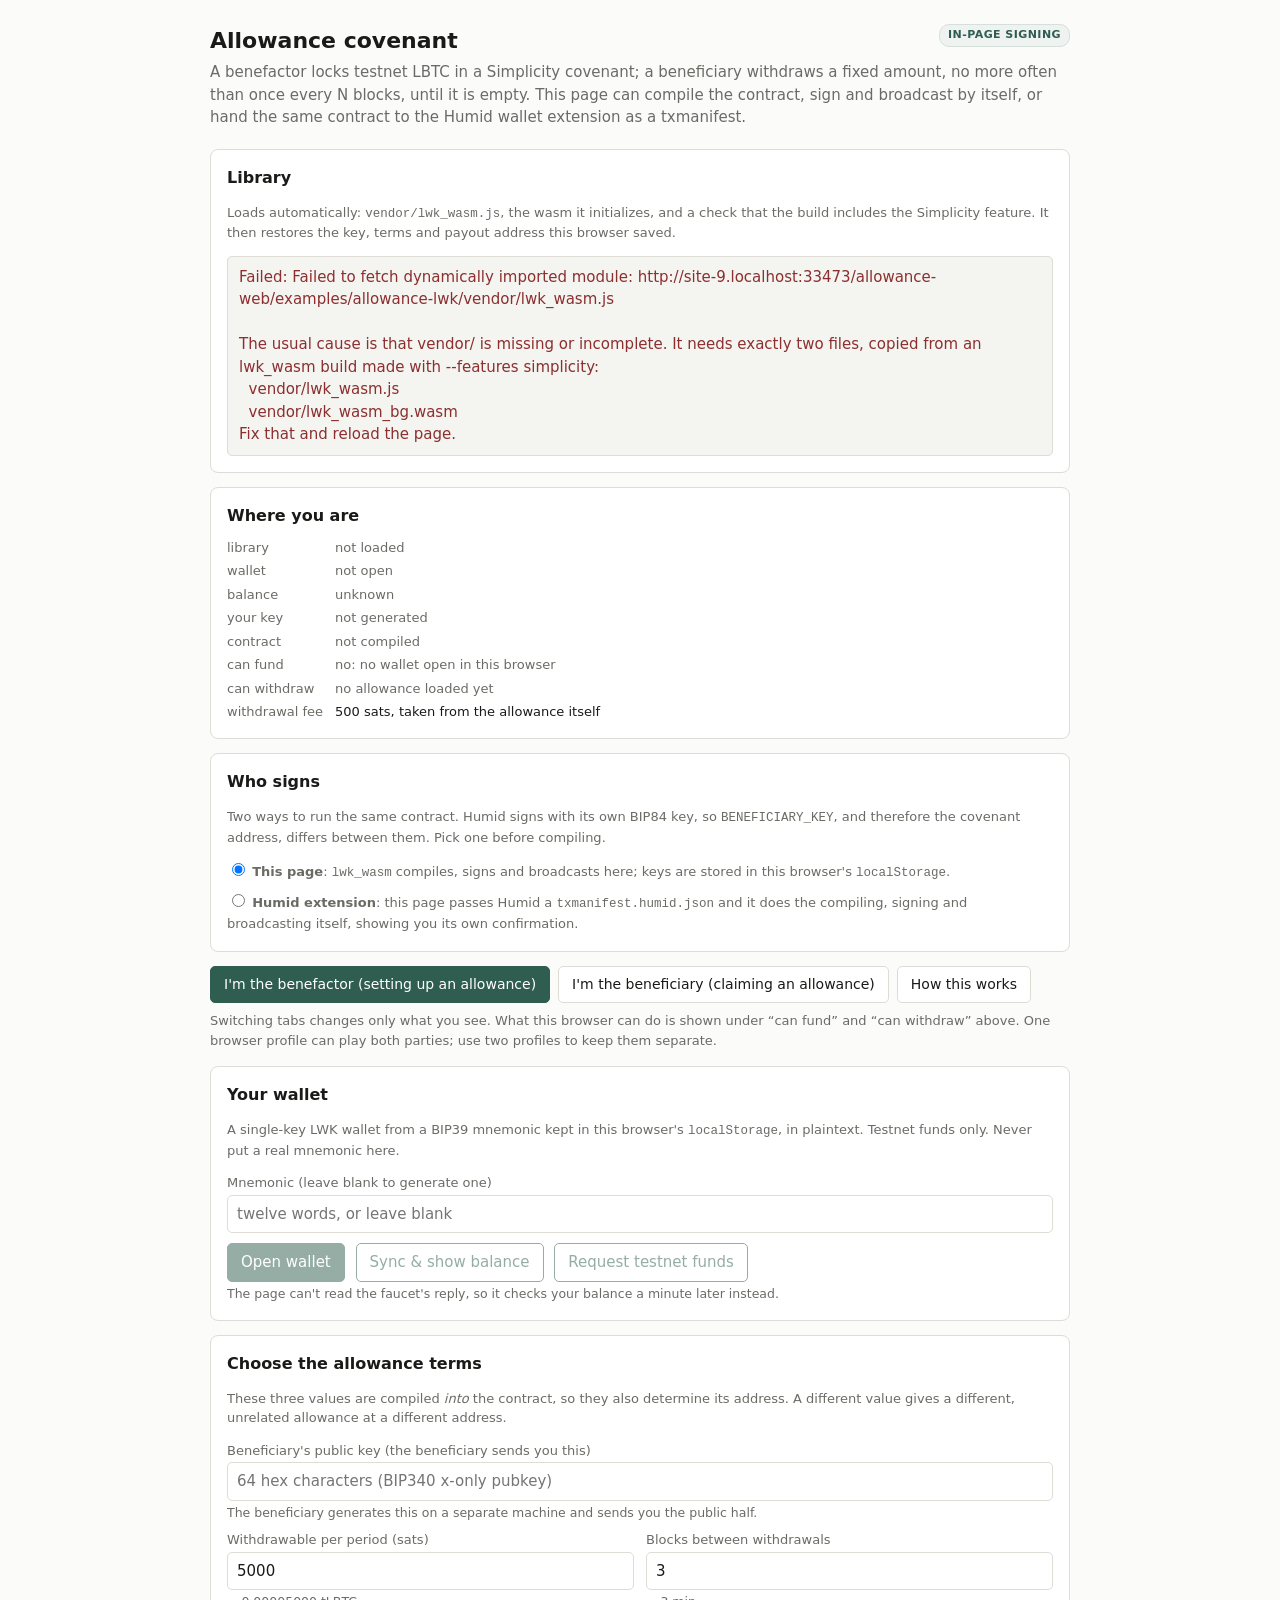
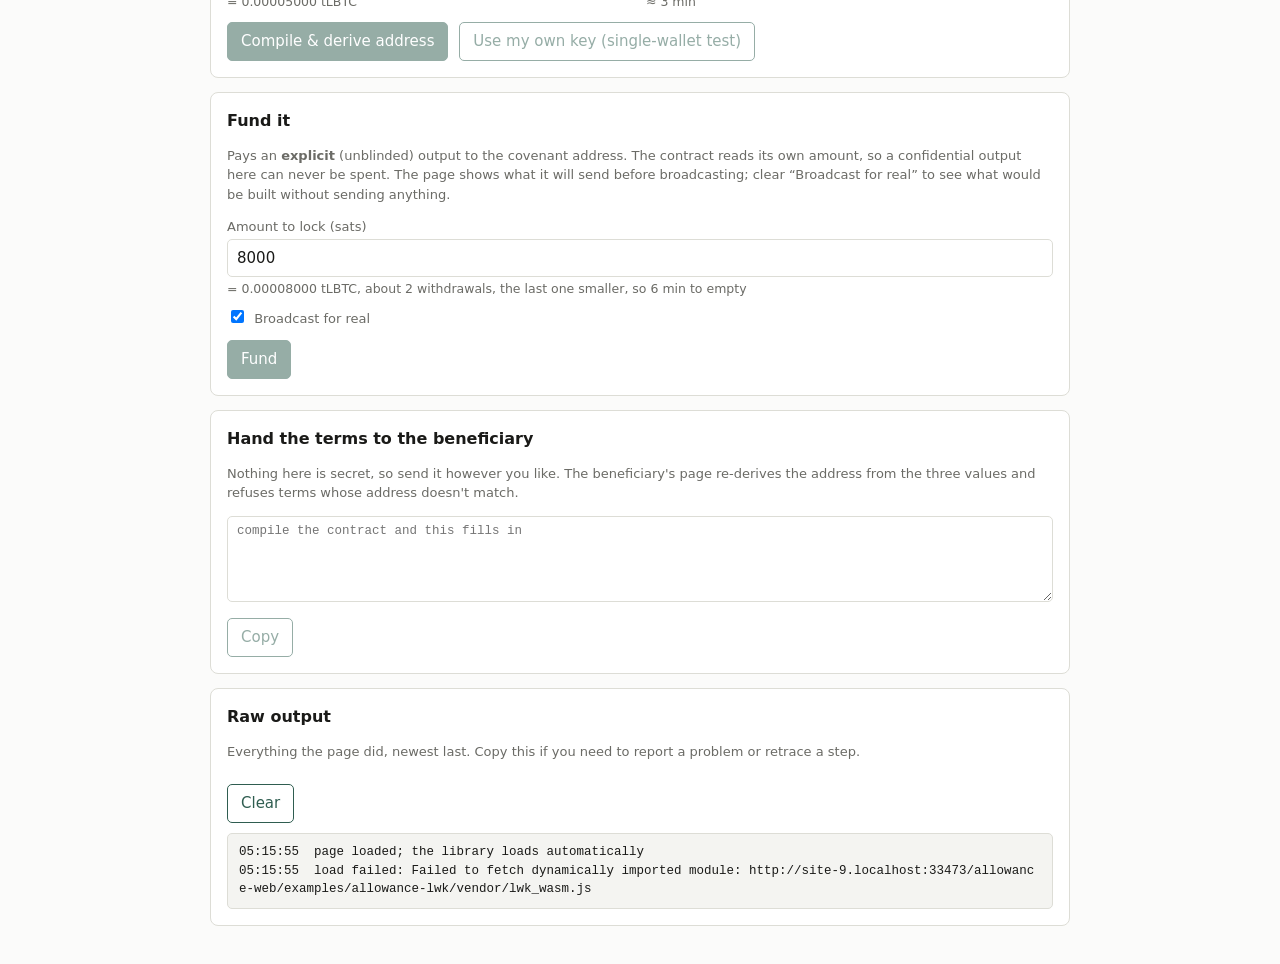
==== commit cec048c9: "New round of allowance fixes and enhancements" ====
--- a/allowance-web/examples/allowance-lwk/index.html
+++ b/allowance-web/examples/allowance-lwk/index.html
@@ -200,12 +200,13 @@
 <section>
   <h2>Fund it</h2>
   <p class="note">Pays an <strong>explicit</strong> (unblinded) output to the covenant address.
-  The contract reads its own amount, so a confidential output here can never be spent. Leave
-  broadcast unchecked the first time to see what would be built.</p>
+  The contract reads its own amount, so a confidential output here can never be spent. The
+  page shows what it will send before broadcasting; clear &ldquo;Broadcast for real&rdquo; to
+  see what would be built without sending anything.</p>
   <label for="fundamt">Amount to lock (sats)</label>
   <input type="number" id="fundamt" value="8000" min="1">
   <span class="hint-inline" id="hint-fundamt"></span>
-  <label><input type="checkbox" id="fund-broadcast"> Broadcast for real</label>
+  <label><input type="checkbox" id="fund-broadcast" checked> Broadcast for real</label>
   <button id="btn-fund">Fund</button>
   <div class="out" id="out-fund"></div>
 </section>
@@ -359,8 +360,8 @@
 <div id="confirm-modal" hidden>
   <div id="confirm-panel" role="dialog" aria-modal="true" aria-labelledby="confirm-title">
     <h2 id="confirm-title">Confirm this withdrawal</h2>
-    <p class="note">Check the numbers before signing. This spends a real testnet UTXO and
-    cannot be undone.</p>
+    <p class="note">Check the numbers before signing. Once broadcast, this transaction can't
+    be undone.</p>
     <div id="confirm-body" class="mono"></div>
     <button id="confirm-ok">Sign &amp; broadcast</button>
     <button id="confirm-cancel" class="secondary">Cancel</button>
@@ -1171,6 +1172,24 @@
       return;
     }
 
+    // Broadcasting is the default, so show what will be sent before sending it. Humid
+    // mode doesn't need this: Humid shows its own confirmation.
+    show("out-fund", "Waiting for you to confirm…");
+    const ok = await askConfirm(
+      "action:    Fund\n" +
+      "lock:      " + amount + " sats\n" +
+      "to:        " + c.address.toString() + "\n" +
+      "terms:     " + c.params.allowance + " sats every " + c.params.mindist + " blocks\n" +
+      "fee:       " + tx.fee(policyAsset) + " sats\n" +
+      "outputs:   " + tx.outputs.length + "\n\n" +
+      "Only the beneficiary can withdraw these coins. You can't take them back.",
+      "Confirm this funding");
+    if (!ok) {
+      show("out-fund", "Canceled. Nothing was sent.", "");
+      log("fund canceled by user");
+      return;
+    }
+
     const txid = await client.broadcast(finalPset);
     show("out-fund", "Broadcast: " + txid.toString() +
       "\n" + EXPLORER_TX + txid.toString() +
@@ -1439,8 +1458,10 @@
   if (ev.key === "Escape" && pendingConfirm) settleConfirm(false);
 });
 
-function askConfirm(summary) {
+function askConfirm(summary, title = "Confirm this withdrawal", okLabel = "Sign & broadcast") {
   if (pendingConfirm) return Promise.resolve(false);   // one dialog at a time
+  $("confirm-title").textContent = title;
+  $("confirm-ok").textContent = okLabel;
   $("confirm-body").textContent = summary;
   $("confirm-modal").hidden = false;
   $("confirm-ok").focus();
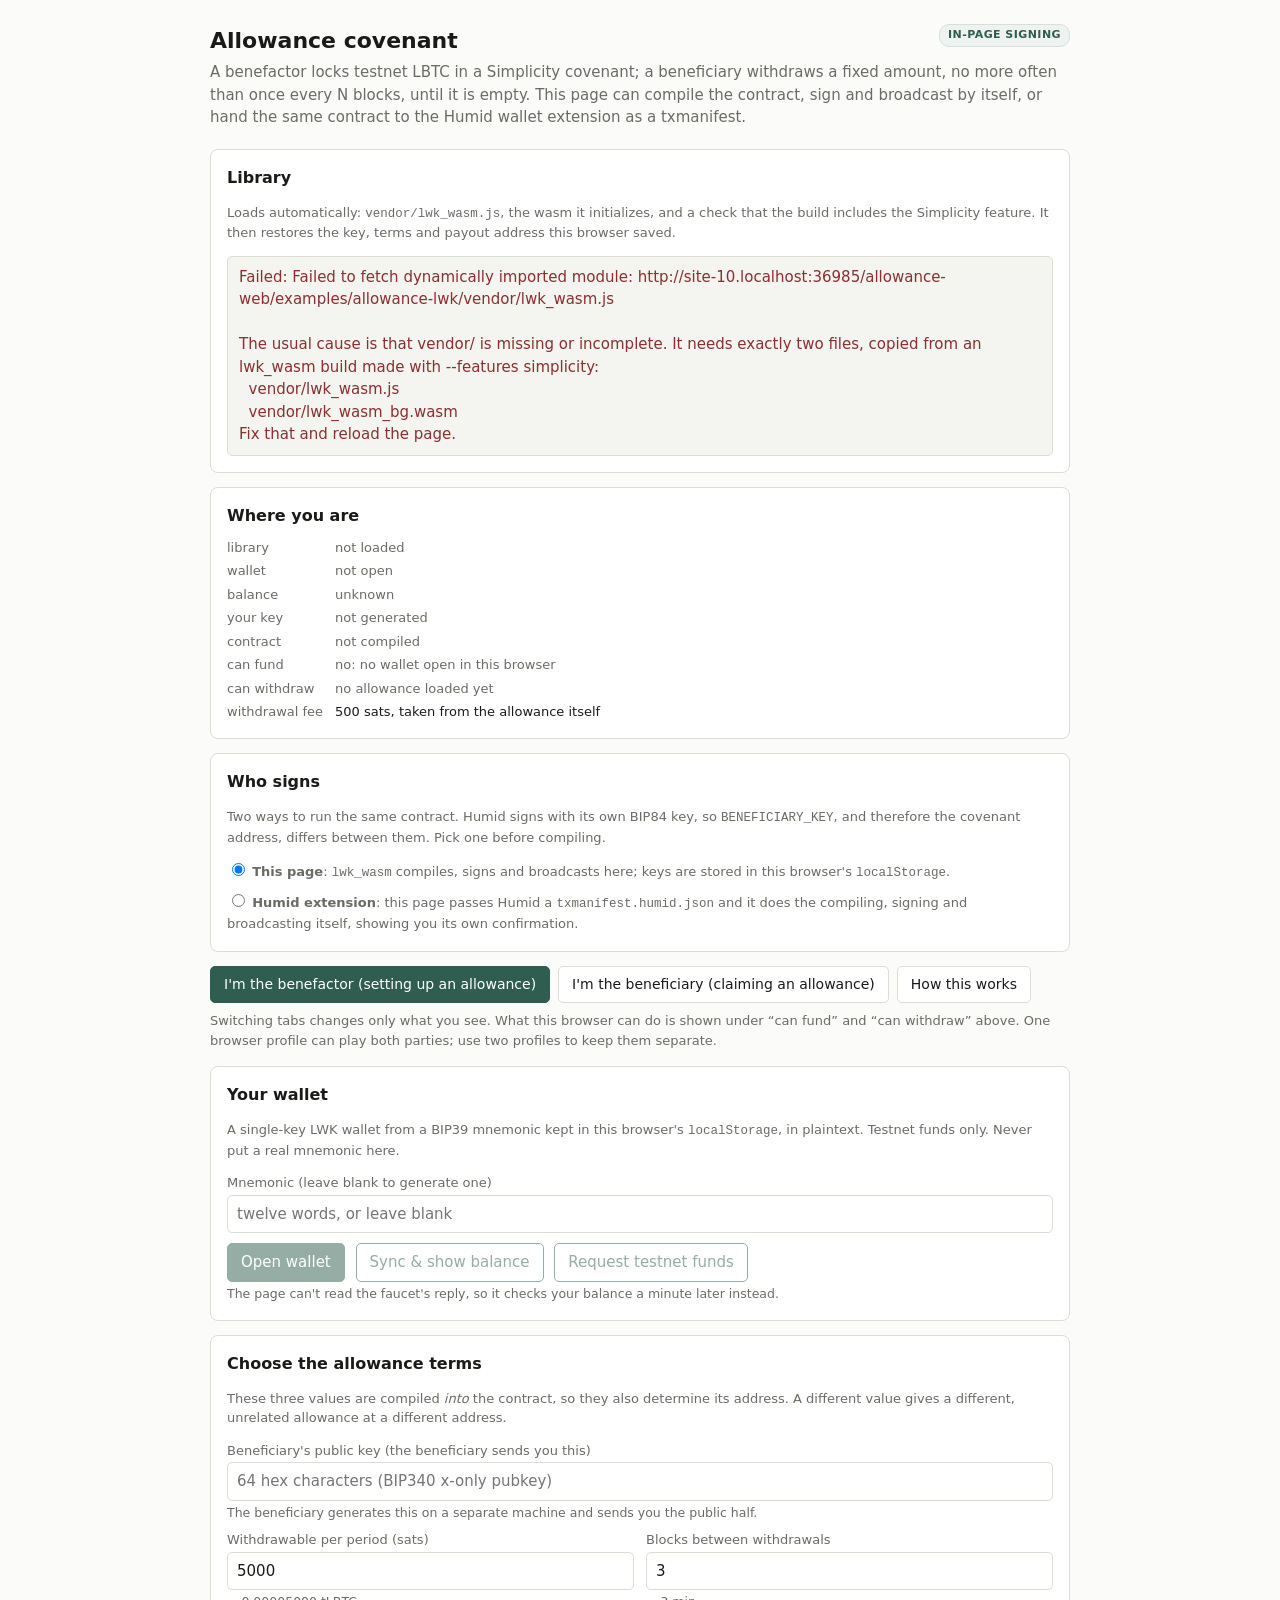
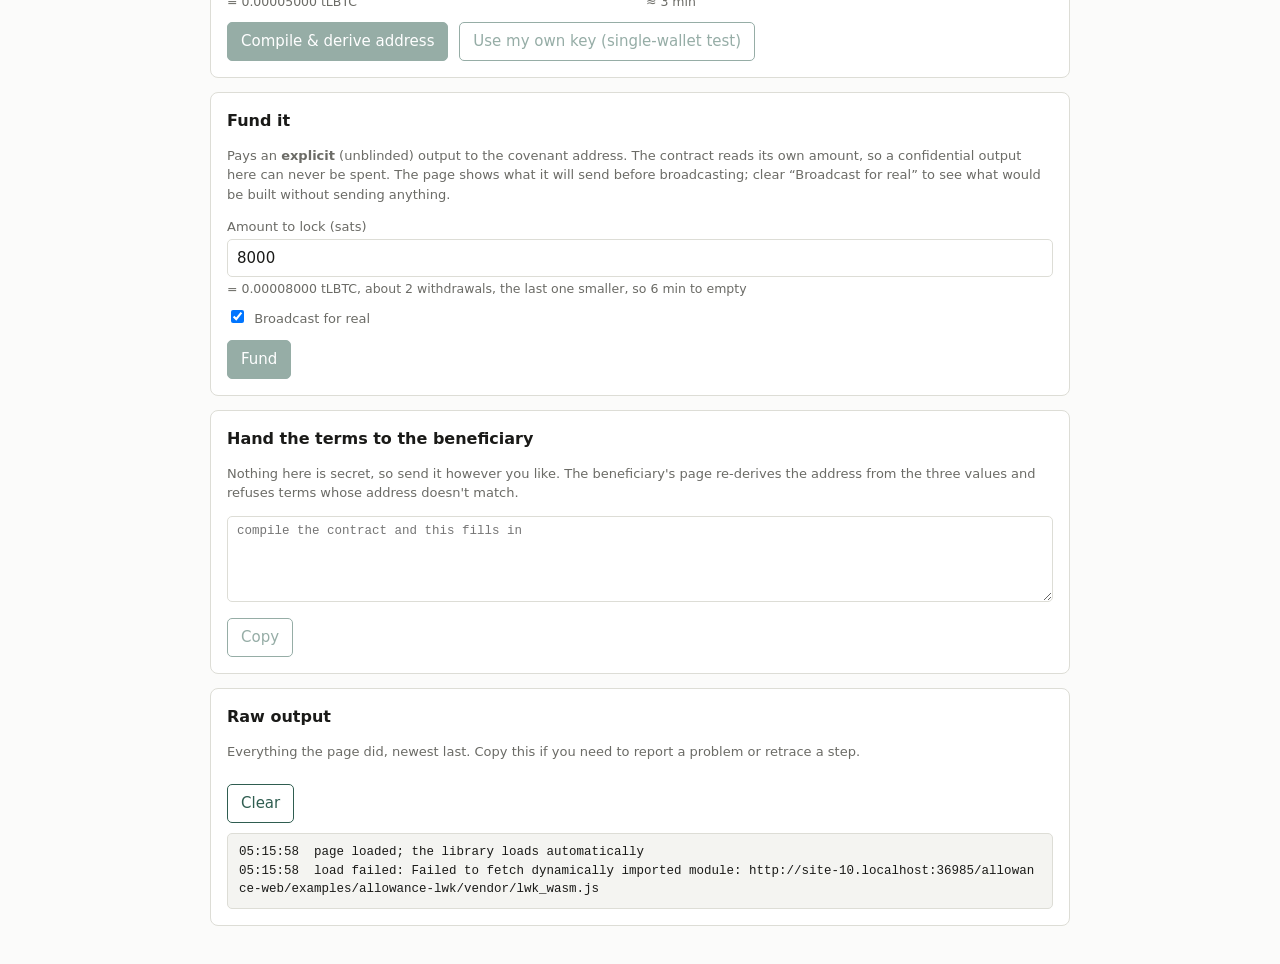
==== commit 5c499f06: "Apply another round of tutorial updates" ====
--- a/allowance-web/examples/allowance-lwk/index.html
+++ b/allowance-web/examples/allowance-lwk/index.html
@@ -1931,8 +1931,8 @@
       xonly +
       "\n\nthe descriptor it comes from:\n" +
       descriptor +
-      "\n\nIt is now in the BENEFICIARY_KEY field. Compile on the benefactor tab to get " +
-      "the covenant address for this key.", "");
+      "\n\nIt is now in the “Beneficiary's public key” field. Compile on the benefactor " +
+      "tab to get the covenant address for this key.", "");
     log("humid beneficiary key:", xonly);
   } catch (e) {
     show("out-humid", "Failed: " + errText(e), "err");
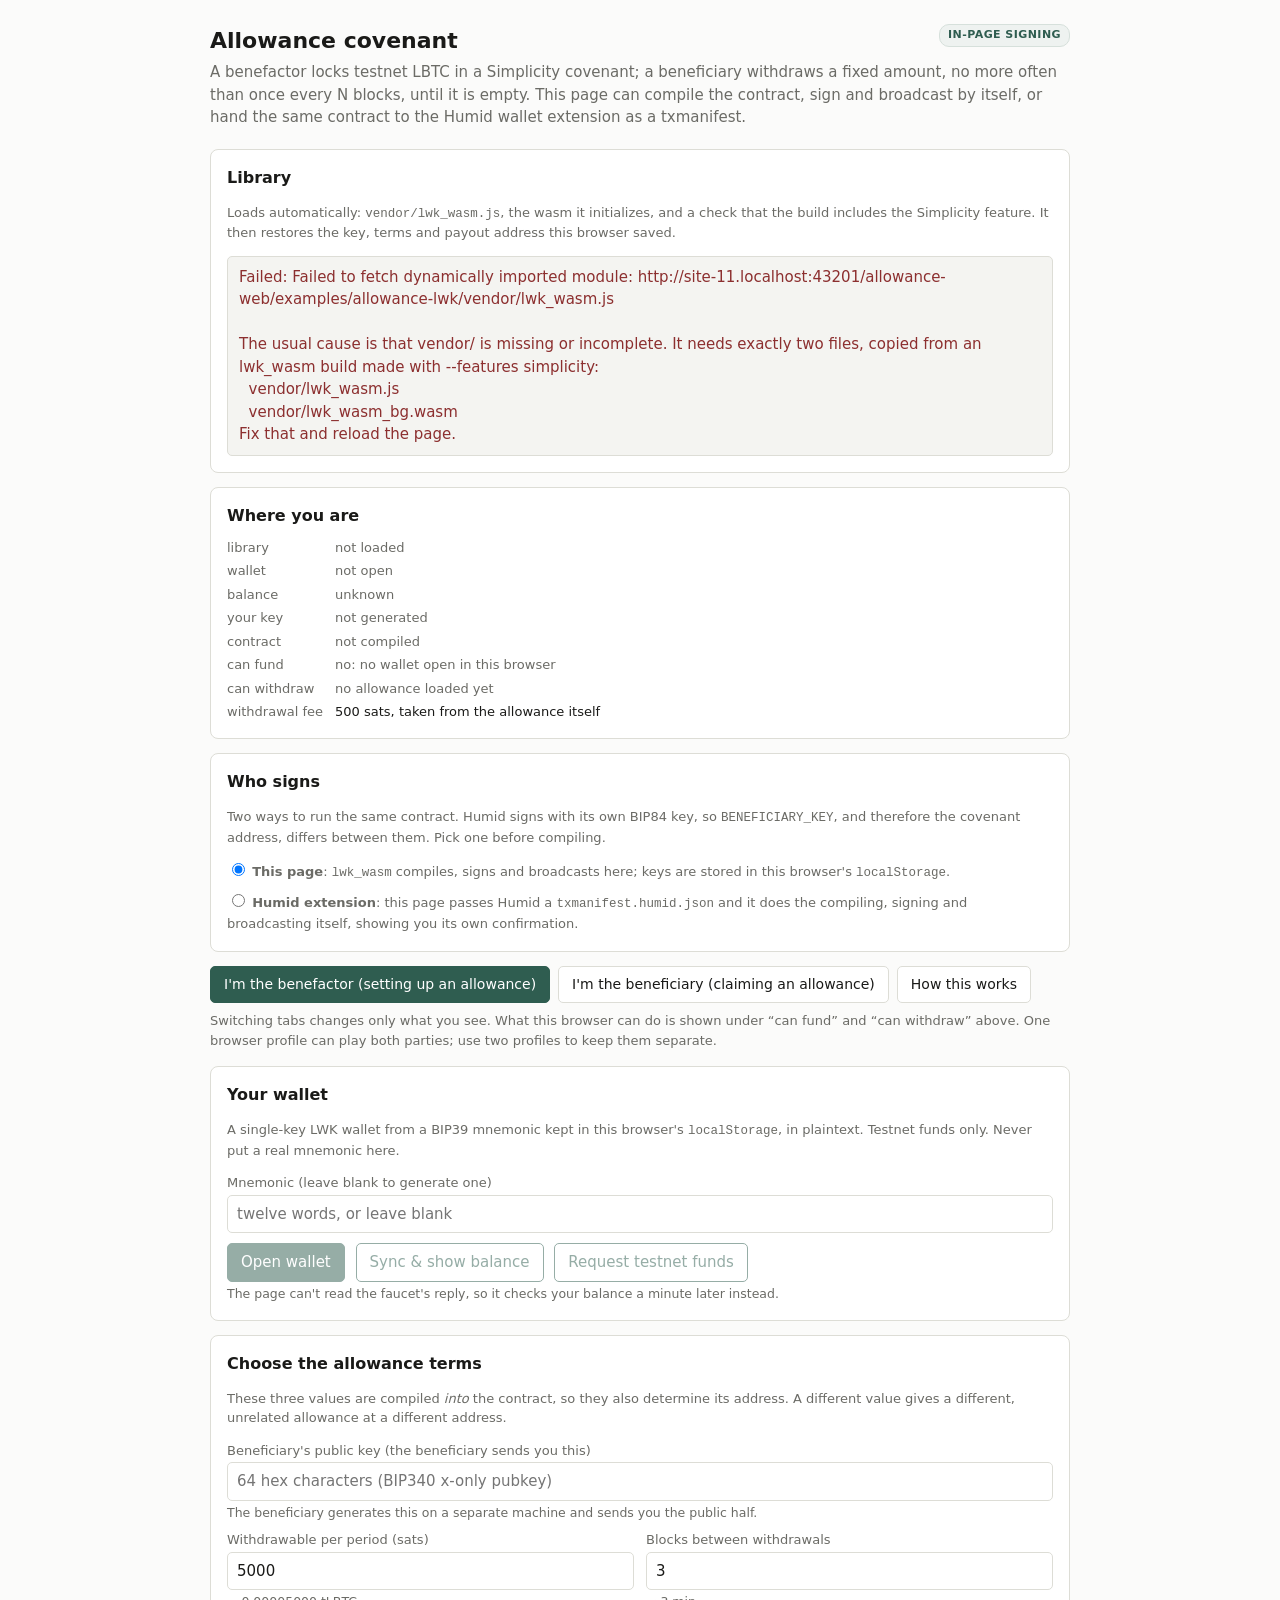
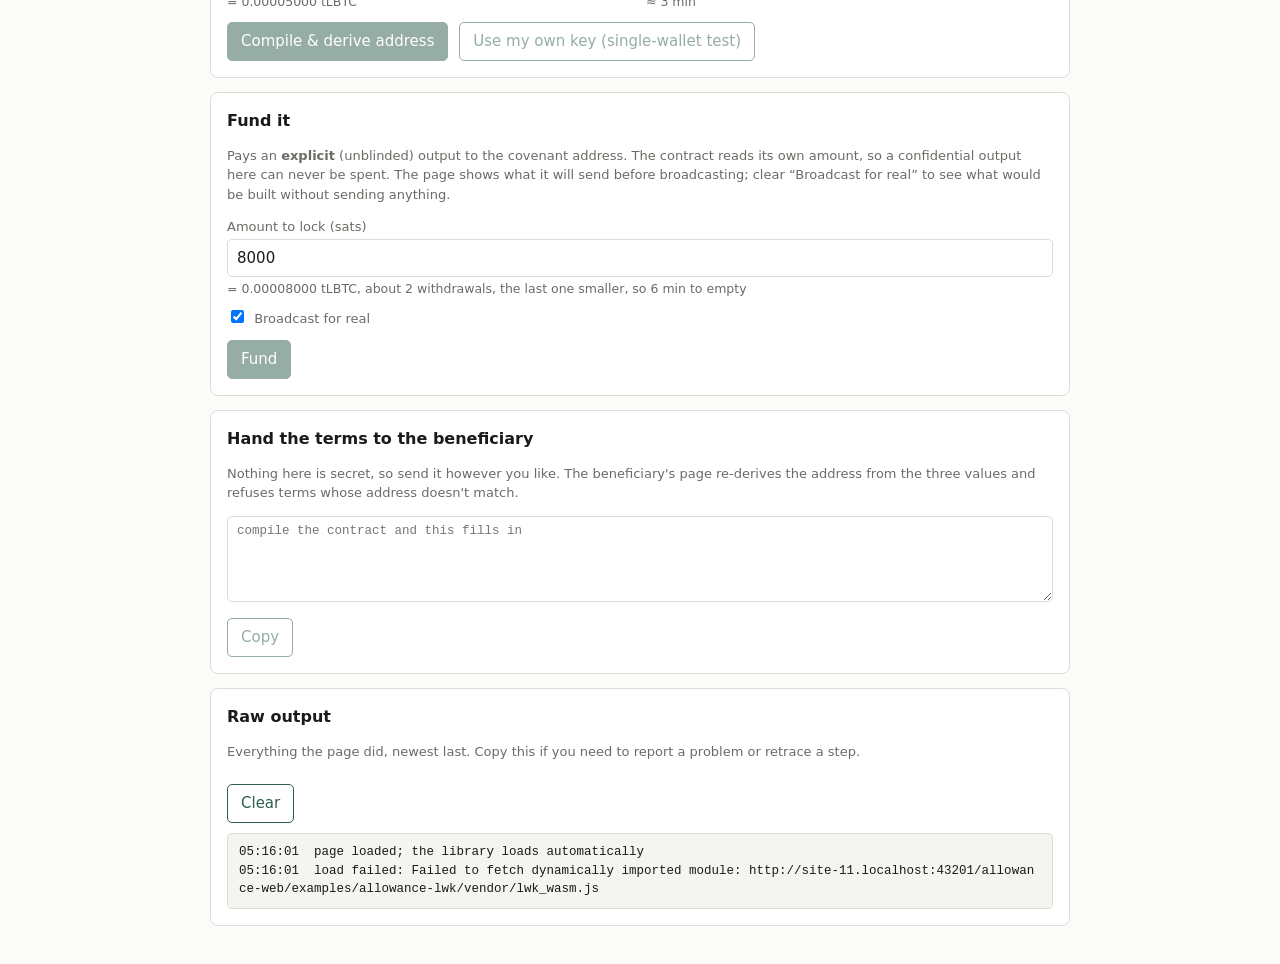
==== commit f5fe1439: "Apply more tutorial improvements" ====
--- a/allowance-web/examples/allowance-lwk/index.html
+++ b/allowance-web/examples/allowance-lwk/index.html
@@ -1193,8 +1193,8 @@
     const txid = await client.broadcast(finalPset);
     show("out-fund", "Broadcast: " + txid.toString() +
       "\n" + EXPLORER_TX + txid.toString() +
-      "\n\nIt appears on the beneficiary tab as a new allowance instance once it " +
-      "confirms. The page checks for it automatically.", "");
+      "\n\nIt appears on the beneficiary tab as a new allowance instance within about a " +
+      "minute, marked unconfirmed. The page checks for it automatically.", "");
     log("funded, txid", txid.toString());
     awaitInstance(txid.toString());
     walletBalanceSats = null;          // stale now
@@ -1692,8 +1692,8 @@
       "\npaid to: " + payoutAddress.toString() +
       (inst.action === "PartialWithdraw"
         ? "\n\nThe remainder went back to the same covenant address as a new instance. " +
-          "It will appear above once the transaction confirms, with its timelock counting " +
-          "again from that block."
+          "It appears above within about a minute, marked unconfirmed. Its timelock counts " +
+          "from the block that confirms it."
         : "\n\nThat was the whole remaining balance, so this allowance is now closed."), "");
     log("claimed", key, "→", txid.toString());
   } catch (e) {
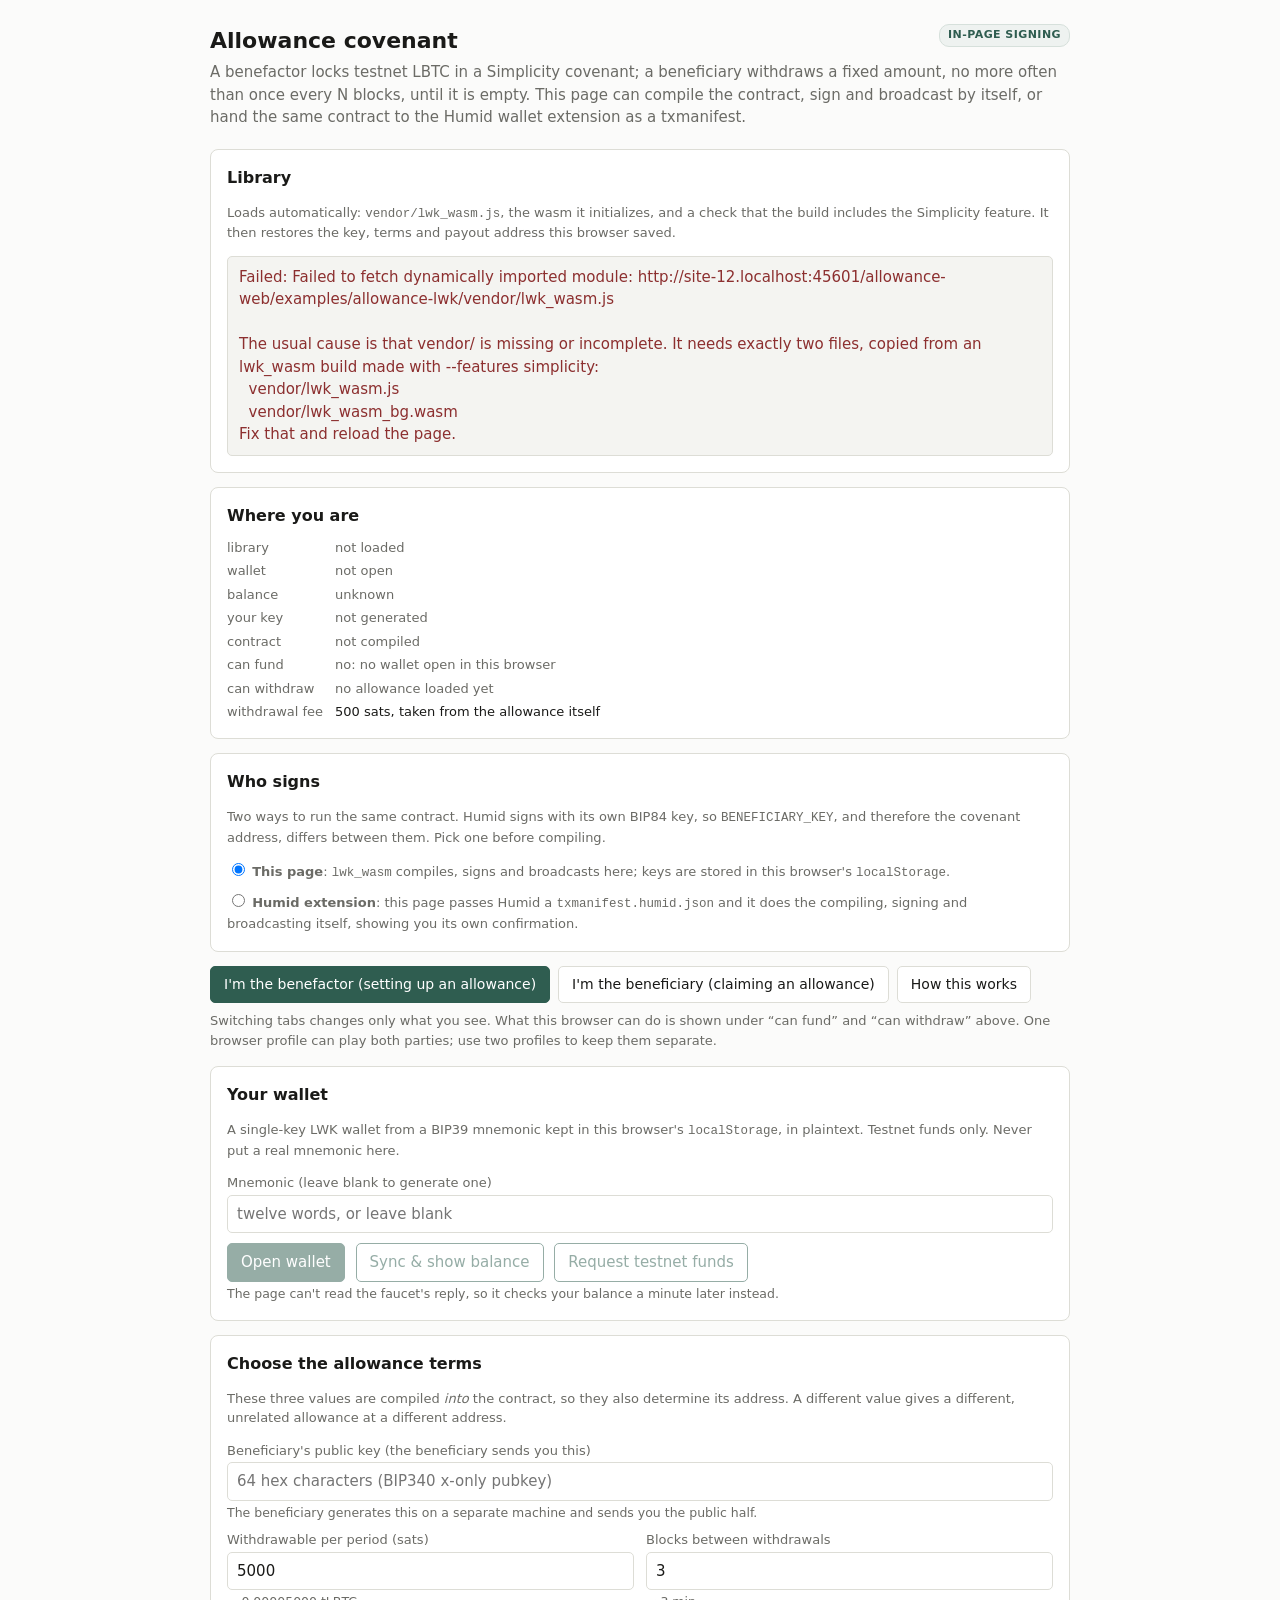
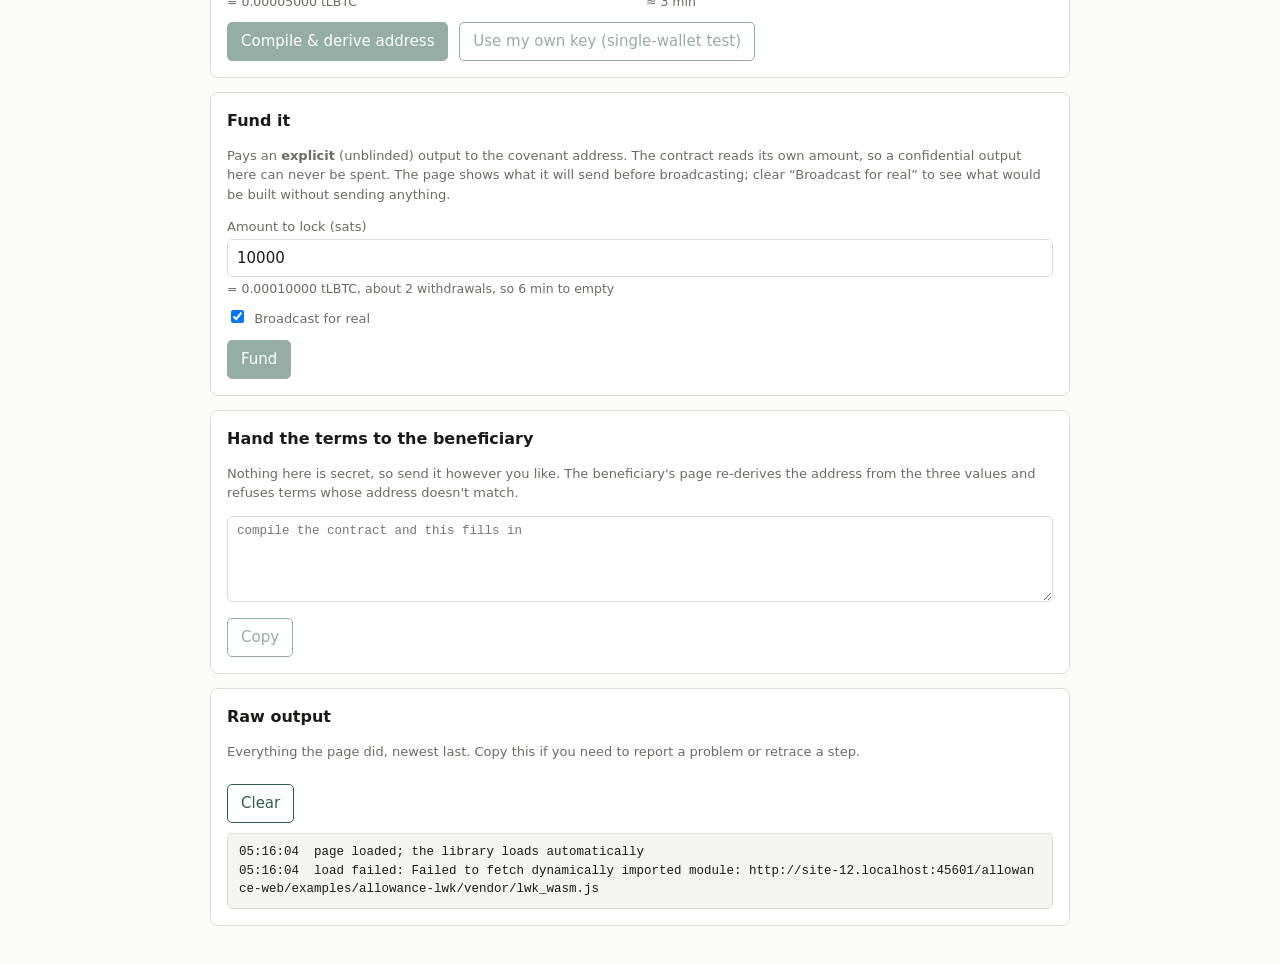
==== commit 5451ab0a: "Apply a new round of tutorial improvements" ====
--- a/allowance-web/examples/allowance-lwk/index.html
+++ b/allowance-web/examples/allowance-lwk/index.html
@@ -204,7 +204,7 @@
   page shows what it will send before broadcasting; clear &ldquo;Broadcast for real&rdquo; to
   see what would be built without sending anything.</p>
   <label for="fundamt">Amount to lock (sats)</label>
-  <input type="number" id="fundamt" value="8000" min="1">
+  <input type="number" id="fundamt" value="10000" min="1">
   <span class="hint-inline" id="hint-fundamt"></span>
   <label><input type="checkbox" id="fund-broadcast" checked> Broadcast for real</label>
   <button id="btn-fund">Fund</button>
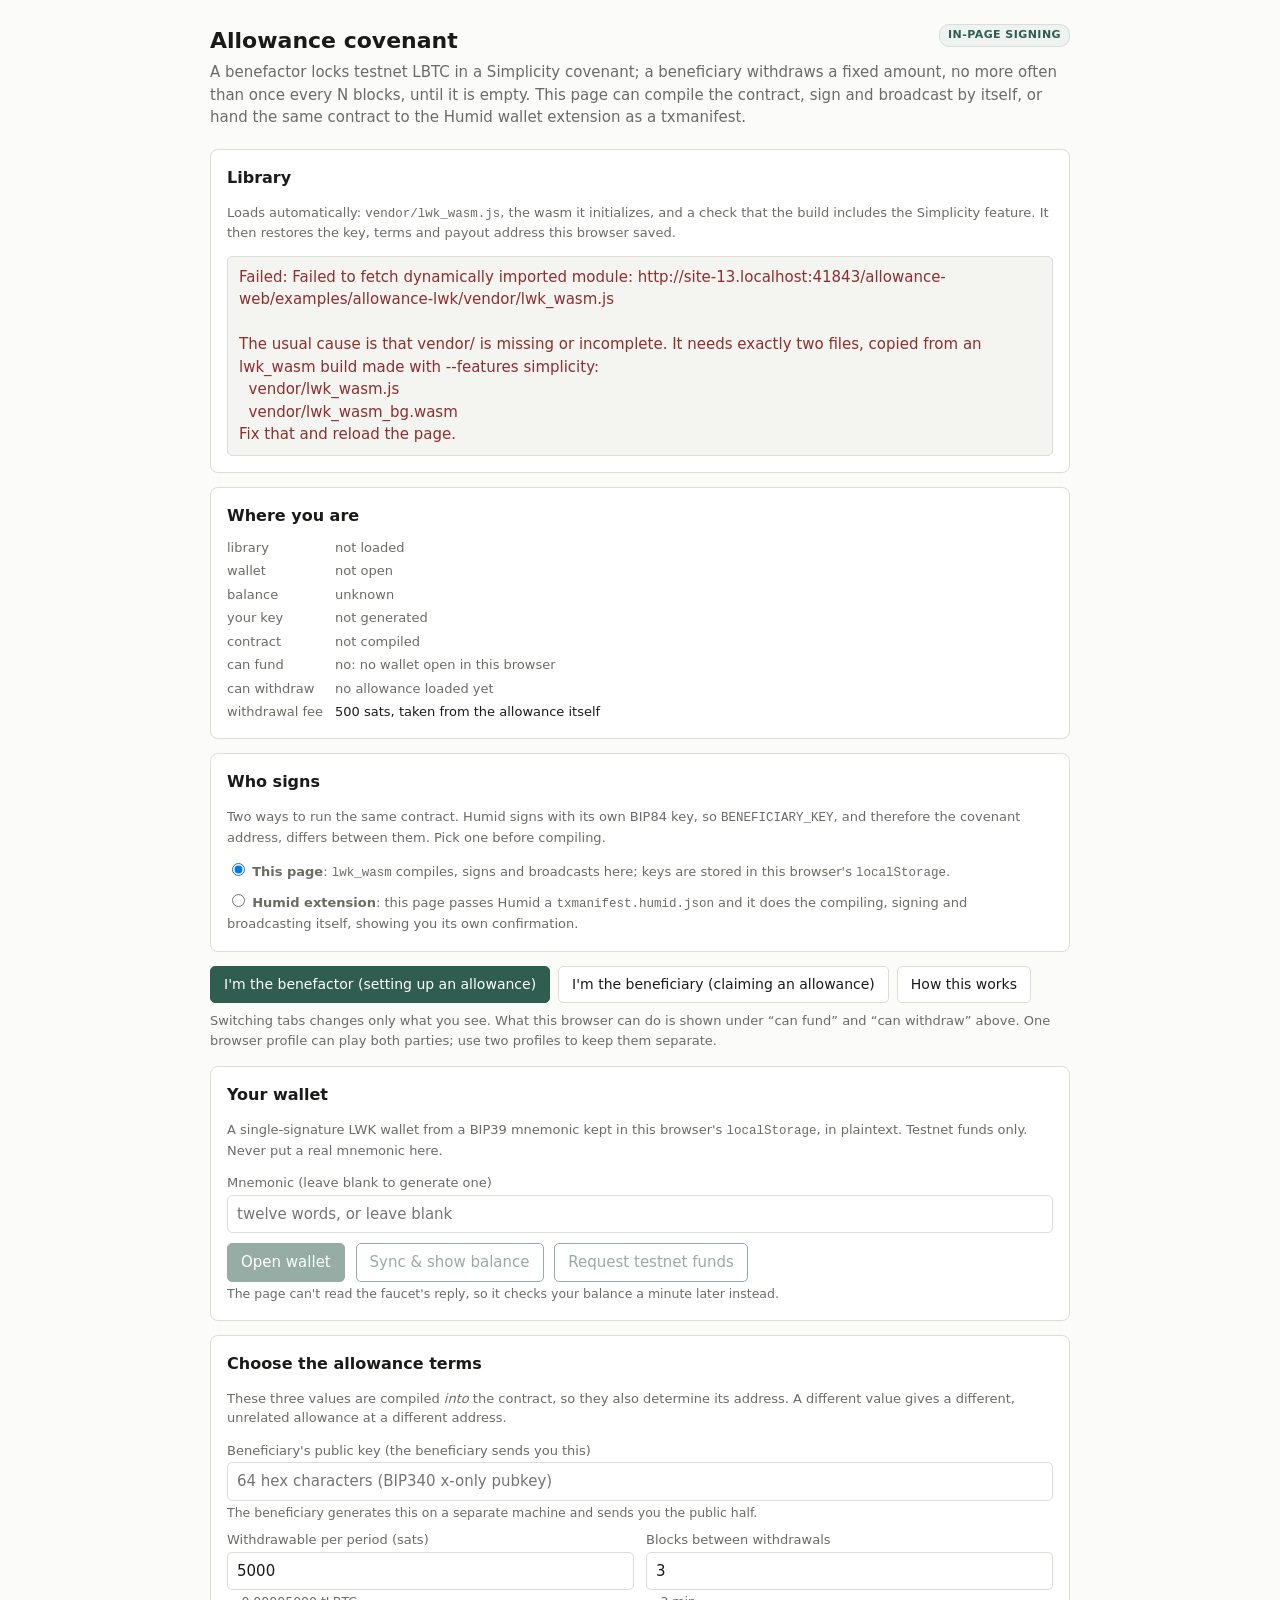
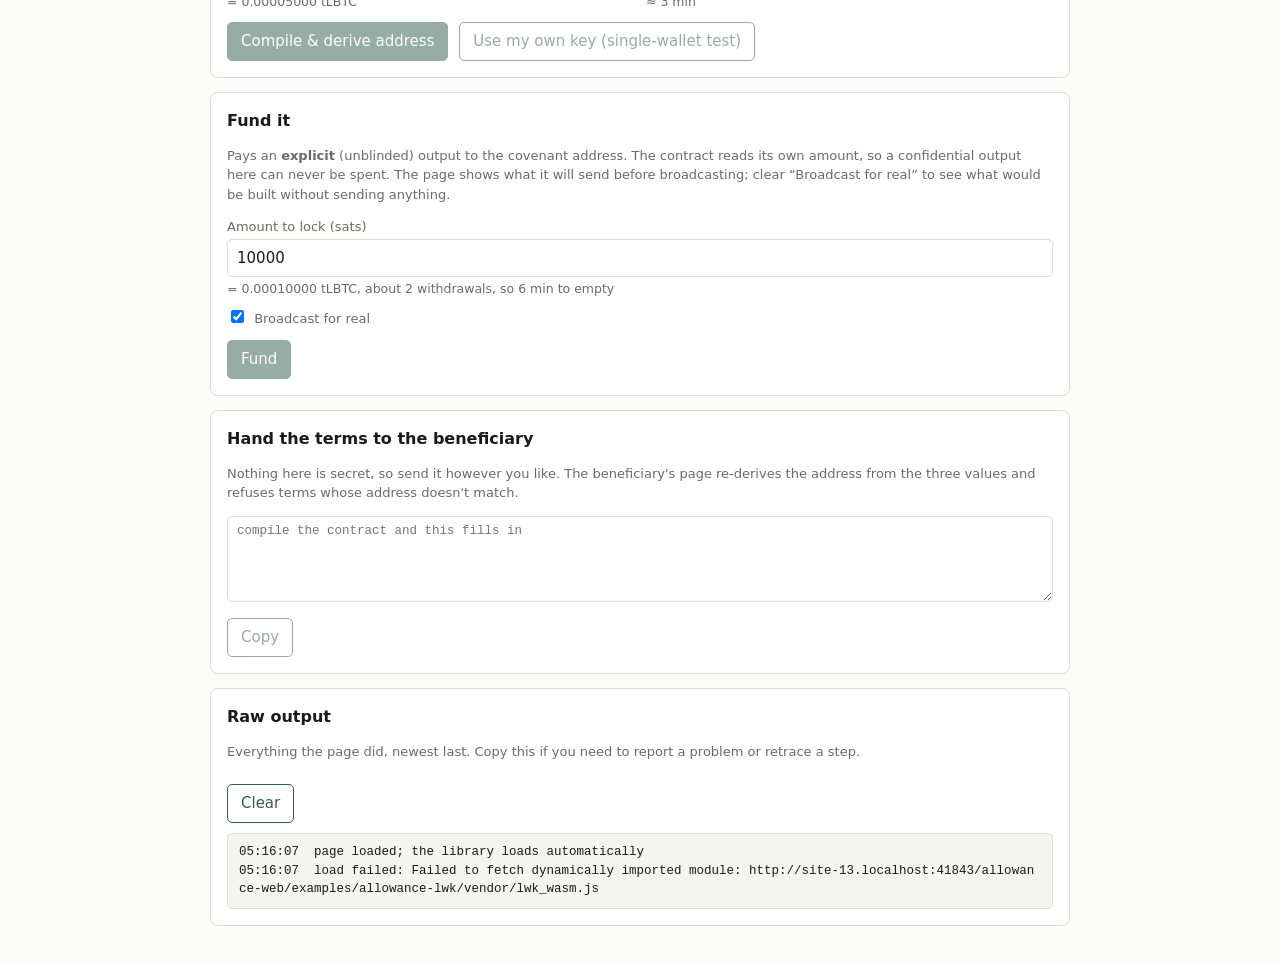
==== commit 077d4676: "Apply next round of tutorial updates" ====
--- a/allowance-web/examples/allowance-lwk/index.html
+++ b/allowance-web/examples/allowance-lwk/index.html
@@ -159,7 +159,7 @@
 
 <section data-signer="page">
   <h2>Your wallet</h2>
-  <p class="note">A single-key LWK wallet from a BIP39 mnemonic kept in this browser's
+  <p class="note">A single-signature LWK wallet from a BIP39 mnemonic kept in this browser's
   <code>localStorage</code>, in plaintext. Testnet funds only. Never put a real
   mnemonic here.</p>
   <label for="mnemonic">Mnemonic (leave blank to generate one)</label>
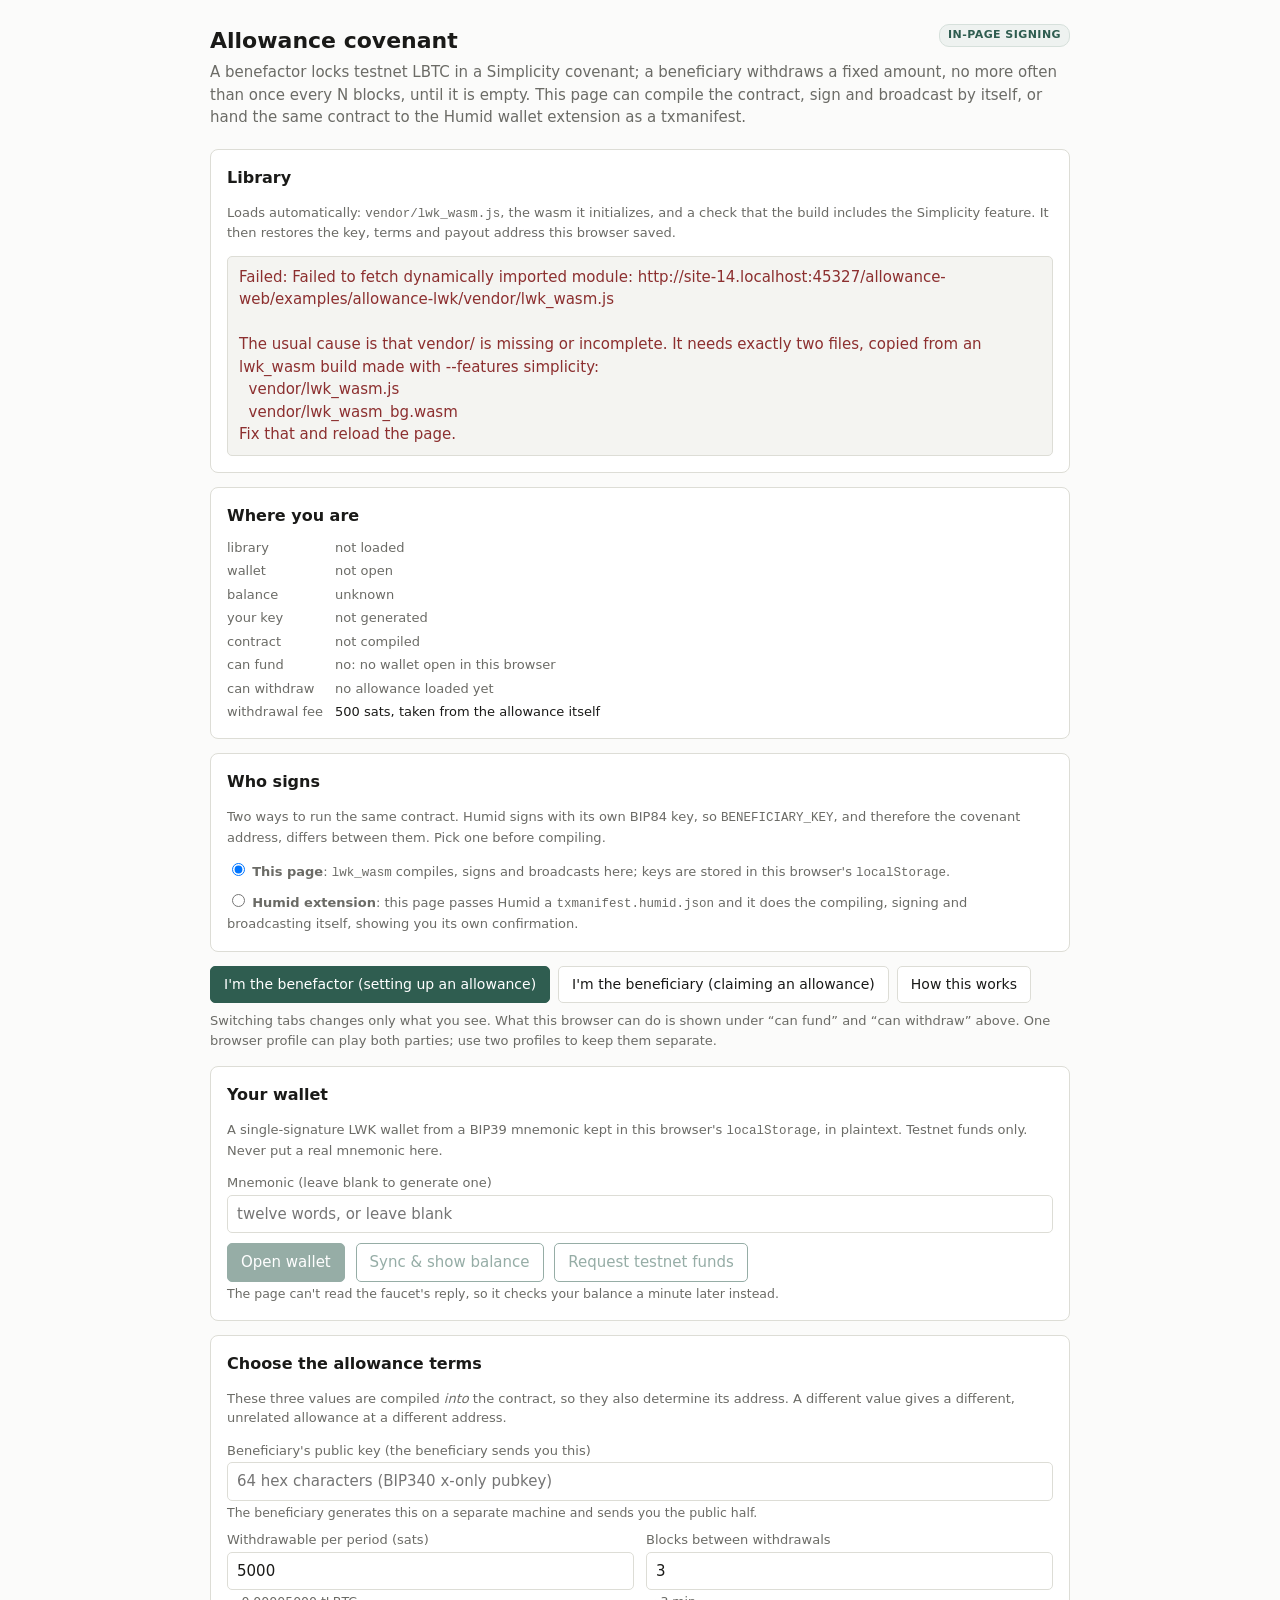
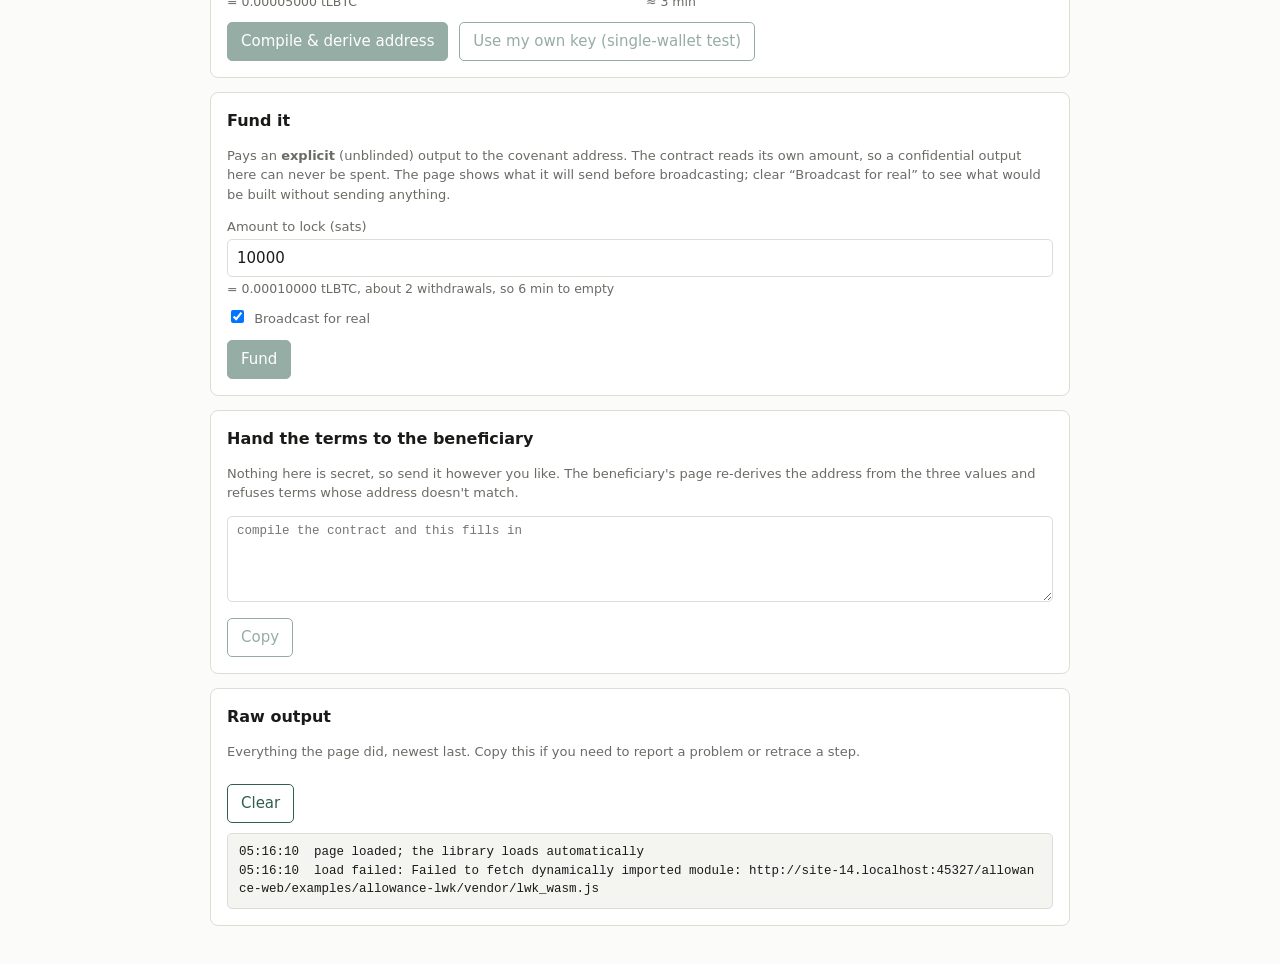
==== commit b4953291: "Use Humid 1.1.5 and no longer compile Humid" ====
--- a/allowance-web/examples/allowance-lwk/index.html
+++ b/allowance-web/examples/allowance-lwk/index.html
@@ -127,10 +127,8 @@
   and broadcasting itself, showing you its own confirmation.</label>
   <div id="humid-box" hidden>
     <p class="note">Humid reads <code>txmanifest.humid.json</code> from this directory
-    (<code>manifest_version 0.1.0</code>) and holds its own funds and key. It needs
-    <code>examples/allowance-humid/humid-allowance-fixes.patch</code> applied. Without
-    it every withdrawal is refused with <code>unimplemented-construct</code>, and the last one,
-    a <code>FullWithdraw</code>, with <em>"pays nothing, so there is nothing to build"</em>.</p>
+    (<code>manifest_version 0.1.0</code>) and holds its own funds and key. It needs Humid
+    1.1.5 or newer.</p>
     <p class="note"><strong>Fund Humid itself before pressing Fund.</strong> Send testnet coins
     to the receive address shown in the extension, for example through the
     <a href="https://liquidtestnet.com/faucet" target="_blank" rel="noopener">faucet web
@@ -424,12 +422,16 @@
    "the browser adds the extension only to pages loaded after it. Otherwise, check the " +
    "extension is enabled at chrome://extensions, that this page is on http:// rather " +
    "than file://, and that you are in the profile Humid is installed in."],
-  [/unimplemented-construct|relative timelock/i,
-   "The un-patched relative-timelock bug: apply " +
-   "examples/allowance-humid/humid-allowance-fixes.patch, rebuild with bun run build, and " +
-   "reload the extension."],
-  [/pays nothing/i,
-   "The un-patched FullWithdraw bug; the same patch fixes it. Rebuild and reload."],
+  [/would inherit that wait/i,
+   "Humid sets aside a fee based on its current fee estimate, and that's more than this " +
+   "withdrawal can spare from the instance: the allowance amount for a partial withdrawal, " +
+   "or the whole balance for a full one. Humid would need a coin of its own to make up the " +
+   "difference, and the contract allows only one input. Testnet fee estimates sometimes spike, " +
+   "so wait a while and try again. Locking a whole multiple of the allowance keeps the last " +
+   "withdrawal at a full allowance, not a smaller remainder that's more exposed to this."],
+  [/time-lock the outputs funding it|pays nothing, so there is nothing to build/i,
+   "This Humid is older than 1.1.5, which can't build this contract's withdrawals. " +
+   "Install Humid 1.1.5 or newer, then reload this page."],
   [/null pointer passed to rust/i,
    "A wasm handle was used after a method consumed it. Builder methods move the builder, " +
    "and getSighashAll/run/finalizeTransaction consume the TxOut array, so build a fresh one " +
@@ -441,6 +443,10 @@
    "The wasm build has no Simplicity support. Rebuild with: wasm-pack build --release " +
    "--target web -- --features simplicity, then copy lwk_wasm.js and lwk_wasm_bg.wasm " +
    "into vendor/."],
+  [/expected instance of/i,
+   "vendor/ holds an LWK build from a different commit than the one this page is written " +
+   "for, and its functions take different arguments. Check out the LWK commit the tutorial " +
+   "names, rebuild, and copy lwk_wasm.js and lwk_wasm_bg.wasm into vendor/ again."],
   [/insufficient funds|shortfall|nothing funding it/i,
    "The spending wallet is short of testnet LBTC. Top it up from the faucet and sync."],
   [/non-BIP68-final/i,
@@ -1430,6 +1436,7 @@
   return out;
 }
 
+
 // A claim is "busy" from the moment its button is clicked until it resolves,
 // including while the confirmation dialog is open, which is the window a plain
 // in-flight flag misses. Exactly one claim may occupy that window, page-wide.
@@ -1524,6 +1531,7 @@
     if (usingHumid()) {
       // Humid would only find this out by running the contract, as "Jet failed during
       // execution", which says nothing about keys.
+      await knownHumidKey();
       if (humidKeyMatches() === false) {
         throw new Error(
           "These terms name BENEFICIARY_KEY " + c.params.benkey.slice(0, 16) + "…, but this " +
@@ -1532,7 +1540,7 @@
         );
       }
       const warnFull = inst.action === "FullWithdraw"
-        ? "\n\nThis closes the allowance. It needs the patched Humid."
+        ? "\n\nThis closes the allowance."
         : "";
       show("out-claim", "Waiting for you to confirm…");
       const ok = await askConfirm(
@@ -1649,8 +1657,9 @@
 
     // Sign the Simplicity sighash with the beneficiary's BIP340 key, then satisfy
     // witness::SIGNATURE with it.
+    const controlBlock = c.program.controlBlock(c.internalKey);
     const sighash = c.program.getSighashAll(
-      tx, c.internalKey, [freshWitnessUtxo(prevTxHex, inst.vout)], 0, network);
+      tx, controlBlock, [freshWitnessUtxo(prevTxHex, inst.vout)], 0, network);
     log("sighash", sighash);
 
     const signature = kp.signSchnorr(sighash);
@@ -1660,14 +1669,14 @@
     // Run the contract locally before paying for a broadcast. A failure here is the
     // contract refusing, and the log level gives the jet trace.
     const result = c.program.run(
-      tx, c.internalKey, [freshWitnessUtxo(prevTxHex, inst.vout)], 0,
+      tx, controlBlock, [freshWitnessUtxo(prevTxHex, inst.vout)], 0,
       new L.SimplicityWitnessValues().addValue(
         "SIGNATURE", L.SimplicityTypedValue.fromByteArrayHex(signature)),
       network, L.SimplicityLogLevel.Debug);
     log("local run ok, pruned cmr", result.cmr.toString());
 
     const finalTx = c.program.finalizeTransaction(
-      tx, c.internalKey, [freshWitnessUtxo(prevTxHex, inst.vout)], 0,
+      tx, controlBlock, [freshWitnessUtxo(prevTxHex, inst.vout)], 0,
       witness, network, L.SimplicityLogLevel.None);
 
     if (dryRun) {
@@ -1743,6 +1752,18 @@
   if (!humidKey || !contract) return null;
   return contract.params.benkey === humidKey;
 }
+
+// Reads Humid's key if this page load hasn't yet, so the key check before a Humid claim
+// still runs after a reload. Doesn't touch the beneficiary key field. Fund deliberately
+// doesn't call it: funding for someone else's key is the normal two-party case.
+async function knownHumidKey() {
+  if (!humidKey) {
+    humidKey = (await humidBeneficiaryKey()).xonly;
+    log("humid beneficiary key:", humidKey);
+    updateHints();
+  }
+  return humidKey;
+}
 let humidManifest = null;
 
 const usingHumid = () => signerMode === "humid";
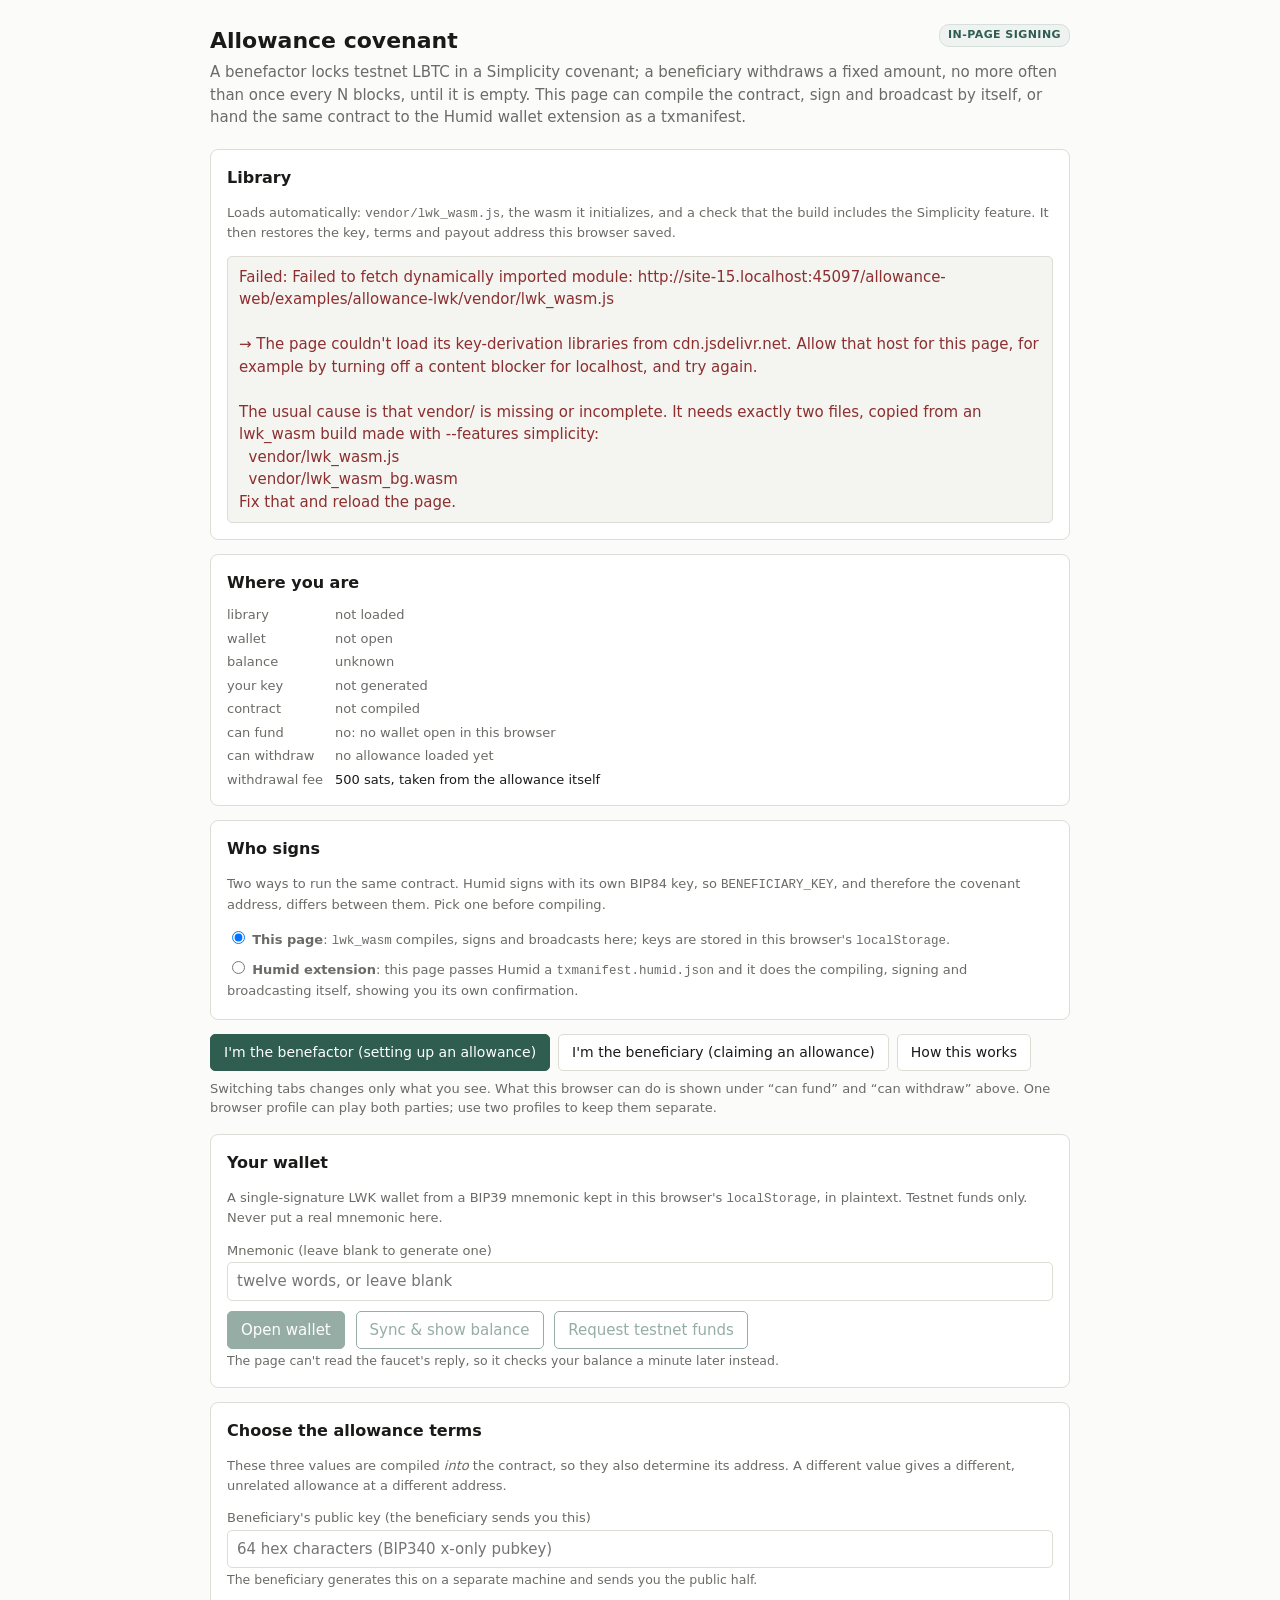
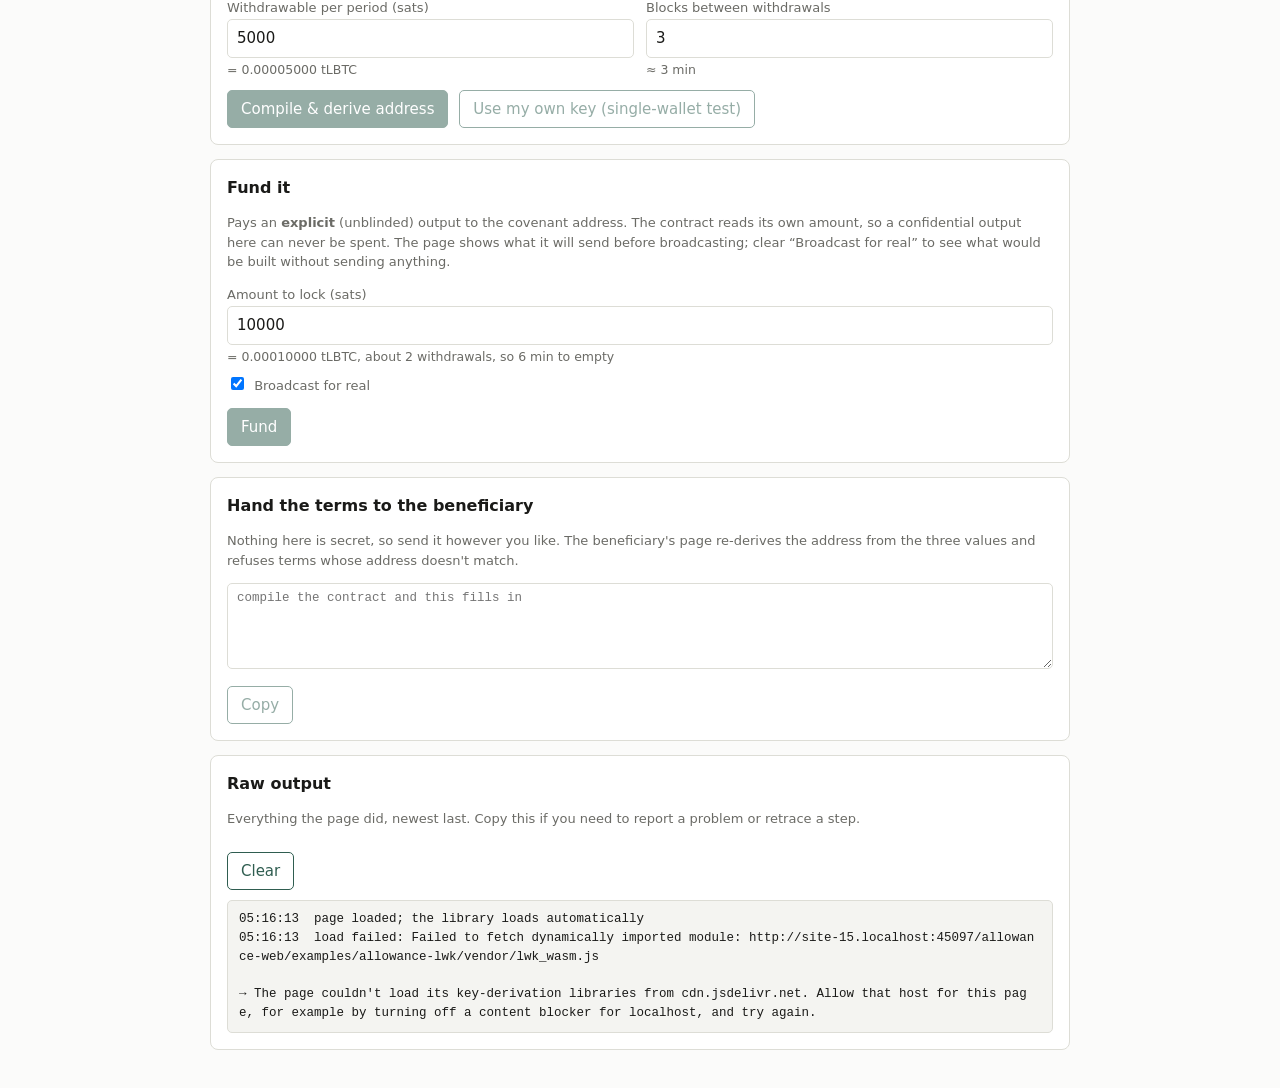
==== commit 1698f7a4: "Switch to Esplora web links instead of `curl` where possible" ====
--- a/allowance-web/examples/allowance-lwk/index.html
+++ b/allowance-web/examples/allowance-lwk/index.html
@@ -80,6 +80,15 @@
   @keyframes arrived { from { background: #e4efe9; } to { background: #fff; } }
   .arrived { animation: arrived 1.4s ease-out; }
   .about p, .about li { font-size: 13.5px; }
+  /* Links that open a new tab end with the usual external-link arrow. Screen readers
+     announce the alternative text after the slash instead of the arrow; browsers that
+     don't support it fall back to the first declaration. */
+  a[target="_blank"]::after {
+    content: "\2197";
+    content: "\2197" / " (opens in a new tab)";
+    margin-left: 0.15em;
+    font-size: 0.85em;
+  }
 </style>
 </head>
 <body>
@@ -400,9 +409,29 @@
 // ---------------------------------------------------------------------------
 
 const $ = (id) => document.getElementById(id);
+// Sets an output box's text, turning each https:// URL and each Liquid testnet address
+// (tex1… or confidential tlq1…, both of which the explorer accepts) into a link that opens
+// in a new tab, so following one doesn't navigate away from the page. Bare hex stays plain
+// text, since it may be a key or a txid that was never broadcast.
+const LINKABLE = /(https:\/\/[^\s]+|\b(?:tex1|tlq1)[02-9ac-hj-np-z]{20,}\b)/;
+const setLinkedText = (el, text) => {
+  el.replaceChildren();
+  for (const part of String(text).split(LINKABLE)) {
+    const url = part.startsWith("https://") ? part
+      : /^(tex1|tlq1)/.test(part) && LINKABLE.test(part)
+      ? EXPLORER_ADDR + part : null;
+    if (!url) { el.append(part); continue; }
+    const a = document.createElement("a");
+    a.href = url;
+    a.target = "_blank";
+    a.rel = "noopener";
+    a.textContent = part;
+    el.append(a);
+  }
+};
 const show = (id, text, cls) => {
   const el = $(id);
-  el.textContent = text;
+  setLinkedText(el, text);
   el.className = "out" + (cls ? " " + cls : "");
 };
 const log = (...parts) => {
@@ -413,6 +442,10 @@
 // what went wrong and never what to do next, and most of these are setup problems rather
 // than anything about this contract.
 const NEXT_STEPS = [
+  [/Failed to fetch dynamically imported module/i,
+   "The page couldn't load its key-derivation libraries from cdn.jsdelivr.net. Allow that " +
+   "host for this page, for example by turning off a content blocker for localhost, and " +
+   "try again."],
   [/unlock the wallet/i,
    "Humid is locked. Open it: the puzzle-piece Extensions button at the top right of the " +
    "browser, then Humid. Enter your password and try again. It re-locks itself after a " +
@@ -855,7 +888,6 @@
     show("out-compile",
       "Compiled.\nCMR: " + contract.program.cmr.toString() +
       "\ncovenant address: " + contract.address.toString() +
-      "\nexplorer: " + EXPLORER_ADDR + contract.address.toString() +
       "\n\nMIN_DISTANCE " + params.mindist + " blocks is about " +
       (params.mindist < 90 ? params.mindist + " minutes" : hours + " hours") +
       " between withdrawals." +
@@ -1333,7 +1365,15 @@
       if (mono) td.className = "mono";
       return td;
     };
-    tr.append(cell(inst.txid.slice(0, 16) + "…:" + inst.vout, true));
+    // Every listed instance was found on chain, so its transaction has an explorer page.
+    const idCell = cell("", true);
+    const idLink = document.createElement("a");
+    idLink.href = EXPLORER_TX + inst.txid;
+    idLink.target = "_blank";
+    idLink.rel = "noopener";
+    idLink.textContent = inst.txid.slice(0, 16) + "…:" + inst.vout;
+    idCell.append(idLink);
+    tr.append(idCell);
     tr.append(cell(inst.blinded ? "blinded" : inst.value + " sats"));
     // Liquid blocks come from scheduled signers at ~1 minute with very low variance,
     // so "about N minutes" is an honest translation here in a way it would not be on
@@ -1404,10 +1444,8 @@
         "\nholding " + total + " sats in total, as separate allowances with their own " +
         "timelocks." +
         (blind ? "\n" + blind + " confidential output(s) here cannot be spent by anyone " +
-          "and are not counted in that total." : "") +
-        "\n" + EXPLORER_ADDR + c.address.toString()
+          "and are not counted in that total." : "")
       : "No live instances at " + c.address.toString() +
-        "\n" + EXPLORER_ADDR + c.address.toString() +
         "\n\nIf you just funded it, Esplora can take a moment to see the transaction. " +
         "A funding sent from this page is checked for again every minute until it appears.", "");
   } catch (e) {
